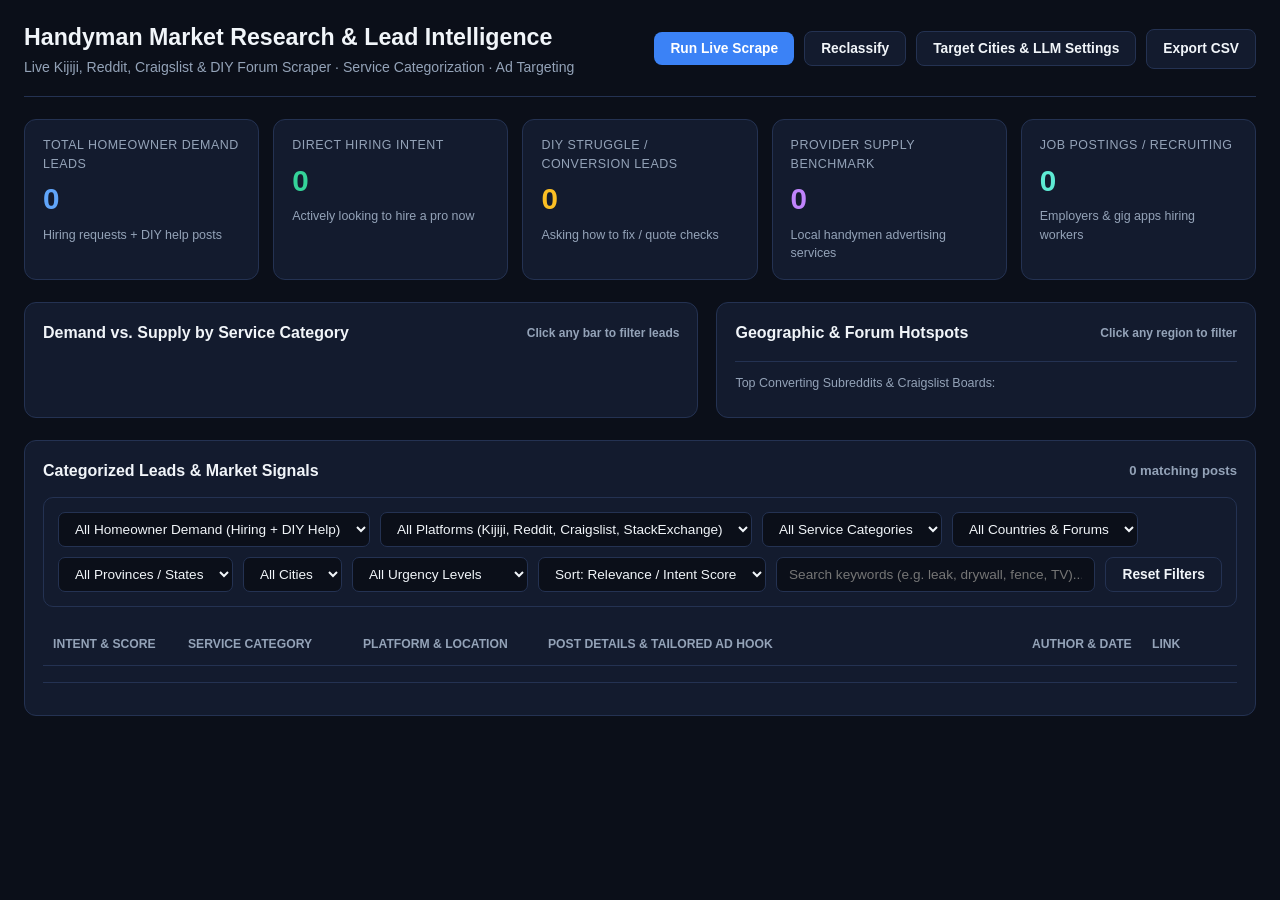
==== static/index.html @ c70896fe "Add Reset Filters button and sorting options" ====
<!DOCTYPE html>
<html lang="en">
<head>
  <meta charset="UTF-8" />
  <meta name="viewport" content="width=device-width, initial-scale=1.0" />
  <title>Handyman Marketplace — Demand & Lead Intelligence</title>
  <link rel="stylesheet" href="/static/styles.css?v=4" />
</head>
<body>
  <div class="container">
    <header>
      <div class="brand">
        <h1>Handyman Market Research & Lead Intelligence</h1>
        <p>Live Kijiji, Reddit, Craigslist & DIY Forum Scraper · Service Categorization · Ad Targeting</p>
      </div>
      <div class="actions">
        <button id="scrape-btn" onclick="triggerScrape()">Run Live Scrape</button>
        <button class="secondary" onclick="triggerReclassify()" title="Re-run classification on stored posts">Reclassify</button>
        <button class="secondary" onclick="openSettingsModal()">Target Cities & LLM Settings</button>
        <a id="export-btn" class="btn secondary" href="/api/export.csv">Export CSV</a>
      </div>
    </header>

    <!-- KPI Cards -->
    <div class="kpi-grid">
      <div class="kpi-card">
        <div class="kpi-label">Total Homeowner Demand Leads</div>
        <div class="kpi-val" id="kpi-total-demand" style="color:#60a5fa">0</div>
        <div class="kpi-sub">Hiring requests + DIY help posts</div>
      </div>
      <div class="kpi-card">
        <div class="kpi-label">Direct Hiring Intent</div>
        <div class="kpi-val" id="kpi-hiring" style="color:#34d399">0</div>
        <div class="kpi-sub">Actively looking to hire a pro now</div>
      </div>
      <div class="kpi-card">
        <div class="kpi-label">DIY Struggle / Conversion Leads</div>
        <div class="kpi-val" id="kpi-diy" style="color:#fbbf24">0</div>
        <div class="kpi-sub">Asking how to fix / quote checks</div>
      </div>
      <div class="kpi-card">
        <div class="kpi-label">Provider Supply Benchmark</div>
        <div class="kpi-val" id="kpi-supply" style="color:#c084fc">0</div>
        <div class="kpi-sub">Local handymen advertising services</div>
      </div>
      <div class="kpi-card">
        <div class="kpi-label">Job Postings / Recruiting</div>
        <div class="kpi-val" id="kpi-jobs" style="color:#5eead4">0</div>
        <div class="kpi-sub">Employers & gig apps hiring workers</div>
      </div>
    </div>

    <!-- Visual Analytics Grid -->
    <div class="grid-2">
      <div class="card">
        <div class="card-title">
          <span>Demand vs. Supply by Service Category</span>
          <span style="font-size:0.75rem;color:var(--muted)">Click any bar to filter leads</span>
        </div>
        <div id="category-chart"></div>
      </div>
      <div class="card">
        <div class="card-title">
          <span>Geographic & Forum Hotspots</span>
          <span style="font-size:0.75rem;color:var(--muted)">Click any region to filter</span>
        </div>
        <div id="region-chart"></div>
        <div style="margin-top:16px;padding-top:12px;border-top:1px solid var(--border)">
          <div style="font-size:0.78rem;color:var(--muted);margin-bottom:6px;">Top Converting Subreddits & Craigslist Boards:</div>
          <div id="top-channels-list"></div>
        </div>
      </div>
    </div>

    <!-- Filter Bar & Leads Table -->
    <div class="card">
      <div class="card-title">
        <span>Categorized Leads & Market Signals</span>
        <span id="results-count" style="font-size:0.82rem;color:var(--muted)">0 matching posts</span>
      </div>

      <div class="filters">
        <select id="filter-intent" onchange="loadPosts()">
          <option value="demand_only">All Homeowner Demand (Hiring + DIY Help)</option>
          <option value="customer_hiring">Direct Hiring Intent Only</option>
          <option value="diy_help_needed">DIY Help / Struggling Homeowners Only</option>
          <option value="service_provider_ad">Service Provider Ads (Supply Recruitment)</option>
          <option value="job_posting">Job Postings / Recruiting (Labor Market)</option>
          <option value="irrelevant">Filtered Out as Irrelevant</option>
          <option value="all">All Posts</option>
        </select>
        <select id="filter-platform" onchange="loadPosts()">
          <option value="all">All Platforms (Kijiji, Reddit, Craigslist, StackExchange)</option>
          <option value="kijiji">Kijiji (Canada)</option>
          <option value="reddit">Reddit</option>
          <option value="craigslist">Craigslist</option>
          <option value="stackexchange">DIY Stack Exchange</option>
        </select>
        <select id="filter-category" onchange="loadPosts()">
          <option value="all">All Service Categories</option>
        </select>
        <select id="filter-country" onchange="onCountryChange()">
          <option value="all">All Countries & Forums</option>
          <option value="Canada">Canada</option>
          <option value="United States">United States</option>
          <option value="National">National / DIY Forums</option>
        </select>
        <select id="filter-province" onchange="onProvinceChange()">
          <option value="all">All Provinces / States</option>
        </select>
        <select id="filter-region" onchange="onCityChange()">
          <option value="all">All Cities</option>
        </select>
        <select id="filter-urgency" onchange="loadPosts()">
          <option value="all">All Urgency Levels</option>
          <option value="high">High Urgency / ASAP</option>
          <option value="medium">Medium Urgency</option>
        </select>
        <select id="filter-sort" onchange="applySortAndRender()">
          <option value="relevance">Sort: Relevance / Intent Score</option>
          <option value="date_desc">Sort: Date (Newest First)</option>
          <option value="date_asc">Sort: Date (Oldest First)</option>
          <option value="urgency">Sort: Urgency (High to Low)</option>
        </select>
        <input type="text" id="filter-search" placeholder="Search keywords (e.g. leak, drywall, fence, TV)..." oninput="debouncedLoadPosts()" />
        <button class="secondary" onclick="resetFilters()">Reset Filters</button>
      </div>

      <div class="table-wrap">
        <table>
          <thead>
            <tr>
              <th style="width:135px;">Intent & Score</th>
              <th style="width:175px;">Service Category</th>
              <th style="width:185px;">Platform & Location</th>
              <th>Post Details & Tailored Ad Hook</th>
              <th style="width:120px;">Author & Date</th>
              <th style="width:95px;">Link</th>
            </tr>
          </thead>
          <tbody id="posts-tbody"></tbody>
        </table>
      </div>
      <div class="pagination-bar" id="pagination-bar"></div>
    </div>
  </div>

  <!-- Settings Modal -->
  <div class="modal-backdrop" id="settings-modal">
    <div class="modal">
      <div class="card-title">
        <span>Configure Target Cities, Subreddits & Hybrid LLM</span>
        <button class="secondary" onclick="closeSettingsModal()">Close</button>
      </div>
      <div class="form-group">
        <label>Active Target Metro Regions (Craigslist + Local City Subreddits)</label>
        <div class="region-toggles" id="settings-regions"></div>
      </div>
      <div class="form-group">
        <label>National DIY & Home Subreddits (comma-separated)</label>
        <input type="text" id="settings-subs" />
      </div>
      <div class="form-group">
        <label>Search Keywords (comma-separated)</label>
        <input type="text" id="settings-keywords" />
      </div>
      <div class="form-group">
        <label>Hybrid Stage-2 LLM Provider (Optional — enriches rule classifications)</label>
        <select id="settings-llm-provider">
          <option value="gemini">Google Gemini (gemini-2.5-flash)</option>
          <option value="openai">OpenAI (gpt-4o-mini)</option>
        </select>
      </div>
      <div class="form-group">
        <label>Gemini API Key (leave blank to keep existing or use free local rules)</label>
        <input type="password" id="settings-gemini-key" placeholder="AIza..." />
      </div>
      <div class="form-group">
        <label>OpenAI API Key (leave blank to keep existing)</label>
        <input type="password" id="settings-openai-key" placeholder="sk-..." />
      </div>
      <div style="display:flex;justify-content:flex-end;gap:10px;margin-top:16px;">
        <button class="secondary" onclick="closeSettingsModal()">Cancel</button>
        <button onclick="saveSettings()">Save Settings</button>
      </div>
    </div>
  </div>

  <script src="/static/app.js?v=6"></script>
</body>
</html>
---- static/styles.css ----
:root {
  --bg: #0b0f19;
  --panel: #131b2e;
  --panel-hover: #19233c;
  --border: #243252;
  --text: #f1f5f9;
  --muted: #94a3b8;
  --primary: #3b82f6;
  --primary-hover: #2563eb;
  --emerald: #10b981;
  --amber: #f59e0b;
  --purple: #8b5cf6;
  --rose: #f43f5e;
}
* { box-sizing: border-box; margin: 0; padding: 0; }
body {
  font-family: -apple-system, BlinkMacSystemFont, "Segoe UI", Roboto, sans-serif;
  background: var(--bg);
  color: var(--text);
  line-height: 1.5;
}
.container { max-width: 1440px; margin: 0 auto; padding: 20px 24px; }
header {
  display: flex; justify-content: space-between; align-items: center;
  flex-wrap: wrap; gap: 14px; padding-bottom: 18px;
  border-bottom: 1px solid var(--border); margin-bottom: 22px;
}
.brand h1 { font-size: 1.45rem; font-weight: 700; display: flex; align-items: center; gap: 10px; }
.brand p { color: var(--muted); font-size: 0.88rem; margin-top: 2px; }
.actions { display: flex; gap: 10px; align-items: center; flex-wrap: wrap; }
button, .btn {
  background: var(--primary); color: #fff; border: none;
  padding: 9px 16px; border-radius: 8px; font-weight: 600;
  font-size: 0.86rem; cursor: pointer; transition: 0.15s;
  text-decoration: none; display: inline-flex; align-items: center; gap: 6px;
}
button:hover, .btn:hover { background: var(--primary-hover); }
button.secondary, .btn.secondary {
  background: var(--panel); border: 1px solid var(--border); color: var(--text);
}
button.secondary:hover, .btn.secondary:hover { background: var(--panel-hover); }
button:disabled { opacity: 0.6; cursor: not-allowed; }
.kpi-grid {
  display: grid; grid-template-columns: repeat(auto-fit, minmax(210px, 1fr));
  gap: 14px; margin-bottom: 22px;
}
.kpi-card {
  background: var(--panel); border: 1px solid var(--border);
  border-radius: 12px; padding: 16px 18px;
}
.kpi-label { color: var(--muted); font-size: 0.78rem; text-transform: uppercase; letter-spacing: 0.04em; }
.kpi-val { font-size: 1.85rem; font-weight: 700; margin: 4px 0; }
.kpi-sub { font-size: 0.78rem; color: var(--muted); }
.grid-2 {
  display: grid; grid-template-columns: 1.25fr 1fr; gap: 18px; margin-bottom: 22px;
}
@media (max-width: 1024px) { .grid-2 { grid-template-columns: 1fr; } }
.card {
  background: var(--panel); border: 1px solid var(--border);
  border-radius: 12px; padding: 18px;
}
.card-title {
  font-size: 1rem; font-weight: 600; margin-bottom: 14px;
  display: flex; justify-content: space-between; align-items: center;
}
.rec-list { display: grid; grid-template-columns: repeat(auto-fit, minmax(280px, 1fr)); gap: 12px; margin-bottom: 22px; }
.rec-card {
  background: linear-gradient(145deg, #152038, #101729);
  border: 1px solid var(--border); border-left: 4px solid var(--primary);
  border-radius: 10px; padding: 14px 16px;
}
.rec-header { display: flex; justify-content: space-between; font-size: 0.74rem; color: var(--muted); margin-bottom: 6px; }
.rec-title { font-weight: 700; font-size: 0.94rem; margin-bottom: 4px; color: #fff; }
.rec-metrics { font-size: 0.8rem; color: var(--emerald); margin-bottom: 6px; font-weight: 600; }
.rec-action { font-size: 0.82rem; color: var(--muted); }
.filters {
  display: flex; flex-wrap: wrap; gap: 10px; margin-bottom: 16px;
  background: var(--panel); padding: 14px; border-radius: 10px; border: 1px solid var(--border);
}
.filters select, .filters input {
  background: var(--bg); color: var(--text); border: 1px solid var(--border);
  padding: 8px 12px; border-radius: 7px; font-size: 0.85rem;
}
.filters input { flex: 1; min-width: 220px; }
.table-wrap { overflow-x: auto; }
table { width: 100%; border-collapse: collapse; font-size: 0.85rem; }
th, td { text-align: left; padding: 12px 10px; border-bottom: 1px solid var(--border); vertical-align: top; }
th { color: var(--muted); font-weight: 600; font-size: 0.76rem; text-transform: uppercase; }
tr:hover td { background: rgba(255,255,255,0.02); }
.badge {
  display: inline-block; padding: 2px 8px; border-radius: 999px;
  font-size: 0.72rem; font-weight: 600; white-space: nowrap;
}
.b-hiring { background: rgba(16, 185, 129, 0.16); color: #34d399; border: 1px solid rgba(16, 185, 129, 0.35); }
.b-diy { background: rgba(245, 158, 11, 0.16); color: #fbbf24; border: 1px solid rgba(245, 158, 11, 0.35); }
.b-supply { background: rgba(139, 92, 246, 0.16); color: #c084fc; border: 1px solid rgba(139, 92, 246, 0.35); }
.b-job { background: rgba(20, 184, 166, 0.16); color: #5eead4; border: 1px solid rgba(20, 184, 166, 0.35); }
.b-reddit { background: rgba(255, 69, 0, 0.16); color: #ff7b47; }
.b-craigslist { background: rgba(59, 130, 246, 0.18); color: #60a5fa; }
.b-kijiji { background: rgba(16, 185, 129, 0.18); color: #34d399; }
.b-stackexchange { background: rgba(245, 158, 11, 0.18); color: #fbbf24; }
.b-high { background: rgba(244, 63, 94, 0.18); color: #fb7185; }
.post-title { font-weight: 600; color: #60a5fa; text-decoration: none; display: block; margin-bottom: 4px; }
.post-title:hover { text-decoration: underline; }
.post-body { color: var(--muted); font-size: 0.8rem; max-width: 540px; }
.ad-hook { margin-top: 6px; font-size: 0.76rem; color: #a7f3d0; background: rgba(16,185,129,0.08); padding: 4px 8px; border-radius: 5px; }
.modal-backdrop {
  position: fixed; inset: 0; background: rgba(0,0,0,0.7);
  display: none; align-items: center; justify-content: center; z-index: 100;
}
.modal-backdrop.open { display: flex; }
.modal {
  background: var(--panel); border: 1px solid var(--border); border-radius: 12px;
  width: 92%; max-width: 680px; max-height: 88vh; overflow-y: auto; padding: 22px;
}
.form-group { margin-bottom: 14px; }
.form-group label { display: block; font-size: 0.82rem; color: var(--muted); margin-bottom: 5px; }
.form-group input, .form-group select, .form-group textarea {
  width: 100%; background: var(--bg); color: var(--text);
  border: 1px solid var(--border); padding: 8px 11px; border-radius: 7px; font-size: 0.85rem;
}
.region-toggles { display: grid; grid-template-columns: repeat(auto-fill, minmax(195px, 1fr)); gap: 8px; }
.region-item {
  background: var(--bg); border: 1px solid var(--border); padding: 8px 10px;
  border-radius: 7px; display: flex; align-items: center; gap: 8px; font-size: 0.82rem;
}
.bar-row { margin-bottom: 10px; }
.bar-label { display: flex; justify-content: space-between; font-size: 0.81rem; margin-bottom: 3px; }
.bar-track { background: var(--bg); height: 10px; border-radius: 6px; overflow: hidden; display: flex; }
.bar-fill-hiring { background: var(--emerald); height: 100%; }
.bar-fill-diy { background: var(--amber); height: 100%; }
.bar-fill-supply { background: var(--purple); height: 100%; }
.pagination-bar {
  display: flex; justify-content: space-between; align-items: center;
  flex-wrap: wrap; gap: 12px; margin-top: 16px; padding-top: 14px;
  border-top: 1px solid var(--border); font-size: 0.84rem; color: var(--muted);
}
.page-controls { display: flex; align-items: center; gap: 6px; flex-wrap: wrap; }
.page-btn {
  background: var(--bg); color: var(--text); border: 1px solid var(--border);
  padding: 6px 12px; border-radius: 6px; font-size: 0.82rem; cursor: pointer;
}
.page-btn:hover:not(:disabled) { background: var(--panel-hover); }
.page-btn.active { background: var(--primary); border-color: var(--primary); color: #fff; }
.page-size-select {
  background: var(--bg); color: var(--text); border: 1px solid var(--border);
  padding: 5px 9px; border-radius: 6px; font-size: 0.82rem;
}
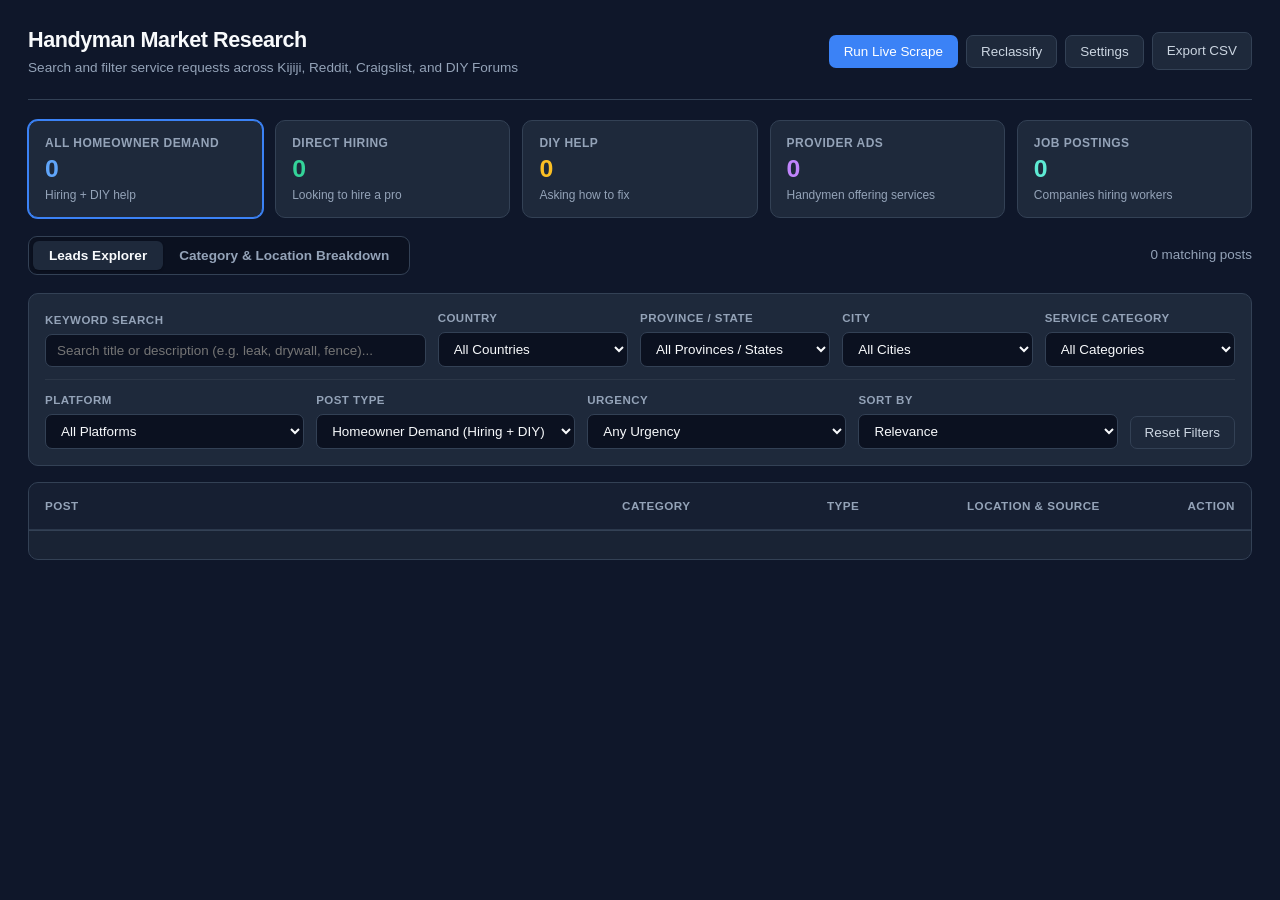
==== commit 62208038: "Redesign UI with tabbed navigation, labeled filters, and decluttered table rows" ====
--- a/static/index.html
+++ b/static/index.html
@@ -3,157 +3,202 @@
 <head>
   <meta charset="UTF-8" />
   <meta name="viewport" content="width=device-width, initial-scale=1.0" />
-  <title>Handyman Marketplace — Demand & Lead Intelligence</title>
-  <link rel="stylesheet" href="/static/styles.css?v=4" />
+  <title>Handyman Market Research & Lead Explorer</title>
+  <link rel="stylesheet" href="/static/styles.css?v=7" />
 </head>
 <body>
   <div class="container">
-    <header>
+    <!-- Top Header -->
+    <header class="topbar">
       <div class="brand">
-        <h1>Handyman Market Research & Lead Intelligence</h1>
-        <p>Live Kijiji, Reddit, Craigslist & DIY Forum Scraper · Service Categorization · Ad Targeting</p>
+        <h1>Handyman Market Research</h1>
+        <p>Search and filter service requests across Kijiji, Reddit, Craigslist, and DIY Forums</p>
       </div>
       <div class="actions">
         <button id="scrape-btn" onclick="triggerScrape()">Run Live Scrape</button>
-        <button class="secondary" onclick="triggerReclassify()" title="Re-run classification on stored posts">Reclassify</button>
-        <button class="secondary" onclick="openSettingsModal()">Target Cities & LLM Settings</button>
+        <button class="secondary" onclick="triggerReclassify()">Reclassify</button>
+        <button class="secondary" onclick="openSettingsModal()">Settings</button>
         <a id="export-btn" class="btn secondary" href="/api/export.csv">Export CSV</a>
       </div>
     </header>
 
-    <!-- KPI Cards -->
-    <div class="kpi-grid">
-      <div class="kpi-card">
-        <div class="kpi-label">Total Homeowner Demand Leads</div>
+    <!-- Clickable KPI Strip (Acts as Quick Intent Filters) -->
+    <div class="kpi-strip">
+      <div class="kpi-card active" id="kpi-card-demand_only" onclick="quickSelectIntent('demand_only')">
+        <div class="kpi-label">All Homeowner Demand</div>
         <div class="kpi-val" id="kpi-total-demand" style="color:#60a5fa">0</div>
-        <div class="kpi-sub">Hiring requests + DIY help posts</div>
-      </div>
-      <div class="kpi-card">
-        <div class="kpi-label">Direct Hiring Intent</div>
+        <div class="kpi-sub">Hiring + DIY help</div>
+      </div>
+      <div class="kpi-card" id="kpi-card-customer_hiring" onclick="quickSelectIntent('customer_hiring')">
+        <div class="kpi-label">Direct Hiring</div>
         <div class="kpi-val" id="kpi-hiring" style="color:#34d399">0</div>
-        <div class="kpi-sub">Actively looking to hire a pro now</div>
-      </div>
-      <div class="kpi-card">
-        <div class="kpi-label">DIY Struggle / Conversion Leads</div>
+        <div class="kpi-sub">Looking to hire a pro</div>
+      </div>
+      <div class="kpi-card" id="kpi-card-diy_help_needed" onclick="quickSelectIntent('diy_help_needed')">
+        <div class="kpi-label">DIY Help</div>
         <div class="kpi-val" id="kpi-diy" style="color:#fbbf24">0</div>
-        <div class="kpi-sub">Asking how to fix / quote checks</div>
-      </div>
-      <div class="kpi-card">
-        <div class="kpi-label">Provider Supply Benchmark</div>
+        <div class="kpi-sub">Asking how to fix</div>
+      </div>
+      <div class="kpi-card" id="kpi-card-service_provider_ad" onclick="quickSelectIntent('service_provider_ad')">
+        <div class="kpi-label">Provider Ads</div>
         <div class="kpi-val" id="kpi-supply" style="color:#c084fc">0</div>
-        <div class="kpi-sub">Local handymen advertising services</div>
-      </div>
-      <div class="kpi-card">
-        <div class="kpi-label">Job Postings / Recruiting</div>
+        <div class="kpi-sub">Handymen offering services</div>
+      </div>
+      <div class="kpi-card" id="kpi-card-job_posting" onclick="quickSelectIntent('job_posting')">
+        <div class="kpi-label">Job Postings</div>
         <div class="kpi-val" id="kpi-jobs" style="color:#5eead4">0</div>
-        <div class="kpi-sub">Employers & gig apps hiring workers</div>
-      </div>
-    </div>
-
-    <!-- Visual Analytics Grid -->
-    <div class="grid-2">
+        <div class="kpi-sub">Companies hiring workers</div>
+      </div>
+    </div>
+
+    <!-- View Switcher Tabs -->
+    <div class="nav-row">
+      <div class="tabs">
+        <button class="tab-btn active" id="tab-leads" onclick="switchTab('leads')">Leads Explorer</button>
+        <button class="tab-btn" id="tab-analytics" onclick="switchTab('analytics')">Category & Location Breakdown</button>
+      </div>
+      <div id="results-count" style="font-size:0.84rem;color:var(--muted);font-weight:500;">0 matching posts</div>
+    </div>
+
+    <!-- VIEW 1: Leads Explorer (Default) -->
+    <div id="view-leads">
+      <!-- Labeled Filter Panel -->
+      <div class="filter-panel">
+        <div class="filter-grid">
+          <div class="field">
+            <label for="filter-search">Keyword Search</label>
+            <input type="text" id="filter-search" placeholder="Search title or description (e.g. leak, drywall, fence)..." oninput="debouncedLoadPosts()" />
+          </div>
+          <div class="field">
+            <label for="filter-country">Country</label>
+            <select id="filter-country" onchange="onCountryChange()">
+              <option value="all">All Countries</option>
+              <option value="Canada">Canada</option>
+              <option value="United States">United States</option>
+              <option value="National">Online / National Forums</option>
+            </select>
+          </div>
+          <div class="field">
+            <label for="filter-province">Province / State</label>
+            <select id="filter-province" onchange="onProvinceChange()">
+              <option value="all">All Provinces / States</option>
+            </select>
+          </div>
+          <div class="field">
+            <label for="filter-region">City</label>
+            <select id="filter-region" onchange="onCityChange()">
+              <option value="all">All Cities</option>
+            </select>
+          </div>
+          <div class="field">
+            <label for="filter-category">Service Category</label>
+            <select id="filter-category" onchange="loadPosts()">
+              <option value="all">All Categories</option>
+            </select>
+          </div>
+        </div>
+
+        <div class="filter-grid-secondary">
+          <div class="field">
+            <label for="filter-platform">Platform</label>
+            <select id="filter-platform" onchange="loadPosts()">
+              <option value="all">All Platforms</option>
+              <option value="kijiji">Kijiji (Canada)</option>
+              <option value="reddit">Reddit</option>
+              <option value="craigslist">Craigslist</option>
+              <option value="stackexchange">DIY Stack Exchange</option>
+            </select>
+          </div>
+          <div class="field">
+            <label for="filter-intent">Post Type</label>
+            <select id="filter-intent" onchange="onIntentDropdownChange()">
+              <option value="demand_only">Homeowner Demand (Hiring + DIY)</option>
+              <option value="customer_hiring">Direct Hiring Only</option>
+              <option value="diy_help_needed">DIY Help Only</option>
+              <option value="service_provider_ad">Provider Ads</option>
+              <option value="job_posting">Job Postings</option>
+              <option value="all">All Posts</option>
+            </select>
+          </div>
+          <div class="field">
+            <label for="filter-urgency">Urgency</label>
+            <select id="filter-urgency" onchange="loadPosts()">
+              <option value="all">Any Urgency</option>
+              <option value="high">High / Urgent</option>
+              <option value="medium">Normal</option>
+            </select>
+          </div>
+          <div class="field">
+            <label for="filter-sort">Sort By</label>
+            <select id="filter-sort" onchange="applySortAndRender()">
+              <option value="relevance">Relevance</option>
+              <option value="date_desc">Newest First</option>
+              <option value="date_asc">Oldest First</option>
+              <option value="urgency">Urgency</option>
+            </select>
+          </div>
+          <div>
+            <button class="secondary" onclick="resetFilters()">Reset Filters</button>
+          </div>
+        </div>
+      </div>
+
+      <!-- Clean Leads Table -->
       <div class="card">
-        <div class="card-title">
-          <span>Demand vs. Supply by Service Category</span>
-          <span style="font-size:0.75rem;color:var(--muted)">Click any bar to filter leads</span>
-        </div>
-        <div id="category-chart"></div>
-      </div>
-      <div class="card">
-        <div class="card-title">
-          <span>Geographic & Forum Hotspots</span>
-          <span style="font-size:0.75rem;color:var(--muted)">Click any region to filter</span>
-        </div>
-        <div id="region-chart"></div>
-        <div style="margin-top:16px;padding-top:12px;border-top:1px solid var(--border)">
-          <div style="font-size:0.78rem;color:var(--muted);margin-bottom:6px;">Top Converting Subreddits & Craigslist Boards:</div>
-          <div id="top-channels-list"></div>
-        </div>
-      </div>
-    </div>
-
-    <!-- Filter Bar & Leads Table -->
-    <div class="card">
-      <div class="card-title">
-        <span>Categorized Leads & Market Signals</span>
-        <span id="results-count" style="font-size:0.82rem;color:var(--muted)">0 matching posts</span>
-      </div>
-
-      <div class="filters">
-        <select id="filter-intent" onchange="loadPosts()">
-          <option value="demand_only">All Homeowner Demand (Hiring + DIY Help)</option>
-          <option value="customer_hiring">Direct Hiring Intent Only</option>
-          <option value="diy_help_needed">DIY Help / Struggling Homeowners Only</option>
-          <option value="service_provider_ad">Service Provider Ads (Supply Recruitment)</option>
-          <option value="job_posting">Job Postings / Recruiting (Labor Market)</option>
-          <option value="irrelevant">Filtered Out as Irrelevant</option>
-          <option value="all">All Posts</option>
-        </select>
-        <select id="filter-platform" onchange="loadPosts()">
-          <option value="all">All Platforms (Kijiji, Reddit, Craigslist, StackExchange)</option>
-          <option value="kijiji">Kijiji (Canada)</option>
-          <option value="reddit">Reddit</option>
-          <option value="craigslist">Craigslist</option>
-          <option value="stackexchange">DIY Stack Exchange</option>
-        </select>
-        <select id="filter-category" onchange="loadPosts()">
-          <option value="all">All Service Categories</option>
-        </select>
-        <select id="filter-country" onchange="onCountryChange()">
-          <option value="all">All Countries & Forums</option>
-          <option value="Canada">Canada</option>
-          <option value="United States">United States</option>
-          <option value="National">National / DIY Forums</option>
-        </select>
-        <select id="filter-province" onchange="onProvinceChange()">
-          <option value="all">All Provinces / States</option>
-        </select>
-        <select id="filter-region" onchange="onCityChange()">
-          <option value="all">All Cities</option>
-        </select>
-        <select id="filter-urgency" onchange="loadPosts()">
-          <option value="all">All Urgency Levels</option>
-          <option value="high">High Urgency / ASAP</option>
-          <option value="medium">Medium Urgency</option>
-        </select>
-        <select id="filter-sort" onchange="applySortAndRender()">
-          <option value="relevance">Sort: Relevance / Intent Score</option>
-          <option value="date_desc">Sort: Date (Newest First)</option>
-          <option value="date_asc">Sort: Date (Oldest First)</option>
-          <option value="urgency">Sort: Urgency (High to Low)</option>
-        </select>
-        <input type="text" id="filter-search" placeholder="Search keywords (e.g. leak, drywall, fence, TV)..." oninput="debouncedLoadPosts()" />
-        <button class="secondary" onclick="resetFilters()">Reset Filters</button>
-      </div>
-
-      <div class="table-wrap">
-        <table>
-          <thead>
-            <tr>
-              <th style="width:135px;">Intent & Score</th>
-              <th style="width:175px;">Service Category</th>
-              <th style="width:185px;">Platform & Location</th>
-              <th>Post Details & Tailored Ad Hook</th>
-              <th style="width:120px;">Author & Date</th>
-              <th style="width:95px;">Link</th>
-            </tr>
-          </thead>
-          <tbody id="posts-tbody"></tbody>
-        </table>
-      </div>
-      <div class="pagination-bar" id="pagination-bar"></div>
+        <div class="table-wrap">
+          <table>
+            <thead>
+              <tr>
+                <th>Post</th>
+                <th style="width:205px;">Category</th>
+                <th style="width:140px;">Type</th>
+                <th style="width:210px;">Location & Source</th>
+                <th style="width:90px;text-align:right;">Action</th>
+              </tr>
+            </thead>
+            <tbody id="posts-tbody"></tbody>
+          </table>
+        </div>
+        <div class="pagination-bar" id="pagination-bar"></div>
+      </div>
+    </div>
+
+    <!-- VIEW 2: Category & Location Analytics Breakdown -->
+    <div id="view-analytics" class="hidden">
+      <div class="grid-2">
+        <div class="card">
+          <div class="card-header">
+            <h2>Demand vs. Supply by Service Category</h2>
+            <span style="font-size:0.76rem;color:var(--muted)">Click any row to filter posts</span>
+          </div>
+          <div class="card-body" id="category-chart"></div>
+        </div>
+        <div class="card">
+          <div class="card-header">
+            <h2>Geographic & Forum Breakdown</h2>
+            <span style="font-size:0.76rem;color:var(--muted)">Click any location to filter posts</span>
+          </div>
+          <div class="card-body">
+            <div id="region-chart"></div>
+            <div style="margin-top:18px;padding-top:14px;border-top:1px solid var(--border)">
+              <div style="font-size:0.76rem;color:var(--muted);margin-bottom:8px;font-weight:600;text-transform:uppercase;">Top Sources</div>
+              <div id="top-channels-list"></div>
+            </div>
+          </div>
+        </div>
+      </div>
     </div>
   </div>
 
   <!-- Settings Modal -->
   <div class="modal-backdrop" id="settings-modal">
     <div class="modal">
-      <div class="card-title">
-        <span>Configure Target Cities, Subreddits & Hybrid LLM</span>
+      <div class="card-header" style="padding:0 0 14px 0;margin-bottom:16px;">
+        <h2>Target Cities, Subreddits & LLM Settings</h2>
         <button class="secondary" onclick="closeSettingsModal()">Close</button>
       </div>
       <div class="form-group">
-        <label>Active Target Metro Regions (Craigslist + Local City Subreddits)</label>
+        <label>Active Target Metro Regions</label>
         <div class="region-toggles" id="settings-regions"></div>
       </div>
       <div class="form-group">
@@ -165,18 +210,18 @@
         <input type="text" id="settings-keywords" />
       </div>
       <div class="form-group">
-        <label>Hybrid Stage-2 LLM Provider (Optional — enriches rule classifications)</label>
+        <label>Optional LLM Provider</label>
         <select id="settings-llm-provider">
           <option value="gemini">Google Gemini (gemini-2.5-flash)</option>
           <option value="openai">OpenAI (gpt-4o-mini)</option>
         </select>
       </div>
       <div class="form-group">
-        <label>Gemini API Key (leave blank to keep existing or use free local rules)</label>
+        <label>Gemini API Key (optional)</label>
         <input type="password" id="settings-gemini-key" placeholder="AIza..." />
       </div>
       <div class="form-group">
-        <label>OpenAI API Key (leave blank to keep existing)</label>
+        <label>OpenAI API Key (optional)</label>
         <input type="password" id="settings-openai-key" placeholder="sk-..." />
       </div>
       <div style="display:flex;justify-content:flex-end;gap:10px;margin-top:16px;">
@@ -186,6 +231,6 @@
     </div>
   </div>
 
-  <script src="/static/app.js?v=6"></script>
+  <script src="/static/app.js?v=7"></script>
 </body>
 </html>
--- a/static/styles.css
+++ b/static/styles.css
@@ -1,148 +1,429 @@
 :root {
-  --bg: #0b0f19;
-  --panel: #131b2e;
-  --panel-hover: #19233c;
-  --border: #243252;
-  --text: #f1f5f9;
+  --bg: #0f172a;
+  --surface: #1e293b;
+  --surface-hover: #26354d;
+  --surface-subtle: #0b1120;
+  --border: #334155;
+  --text: #f8fafc;
+  --text-secondary: #cbd5e1;
   --muted: #94a3b8;
   --primary: #3b82f6;
   --primary-hover: #2563eb;
   --emerald: #10b981;
   --amber: #f59e0b;
-  --purple: #8b5cf6;
+  --purple: #a855f7;
   --rose: #f43f5e;
 }
+
 * { box-sizing: border-box; margin: 0; padding: 0; }
+
 body {
-  font-family: -apple-system, BlinkMacSystemFont, "Segoe UI", Roboto, sans-serif;
+  font-family: Inter, -apple-system, BlinkMacSystemFont, "Segoe UI", Roboto, sans-serif;
   background: var(--bg);
   color: var(--text);
   line-height: 1.5;
-}
-.container { max-width: 1440px; margin: 0 auto; padding: 20px 24px; }
-header {
-  display: flex; justify-content: space-between; align-items: center;
-  flex-wrap: wrap; gap: 14px; padding-bottom: 18px;
-  border-bottom: 1px solid var(--border); margin-bottom: 22px;
-}
-.brand h1 { font-size: 1.45rem; font-weight: 700; display: flex; align-items: center; gap: 10px; }
-.brand p { color: var(--muted); font-size: 0.88rem; margin-top: 2px; }
-.actions { display: flex; gap: 10px; align-items: center; flex-wrap: wrap; }
+  -webkit-font-smoothing: antialiased;
+}
+
+.container {
+  max-width: 1360px;
+  margin: 0 auto;
+  padding: 24px 28px 48px;
+}
+
+/* Topbar */
+.topbar {
+  display: flex;
+  justify-content: space-between;
+  align-items: center;
+  flex-wrap: wrap;
+  gap: 16px;
+  padding-bottom: 20px;
+  border-bottom: 1px solid var(--border);
+  margin-bottom: 20px;
+}
+.brand h1 {
+  font-size: 1.35rem;
+  font-weight: 700;
+  letter-spacing: -0.02em;
+}
+.brand p {
+  color: var(--muted);
+  font-size: 0.85rem;
+  margin-top: 2px;
+}
+.actions {
+  display: flex;
+  gap: 8px;
+  align-items: center;
+  flex-wrap: wrap;
+}
+
+/* Buttons */
 button, .btn {
-  background: var(--primary); color: #fff; border: none;
-  padding: 9px 16px; border-radius: 8px; font-weight: 600;
-  font-size: 0.86rem; cursor: pointer; transition: 0.15s;
-  text-decoration: none; display: inline-flex; align-items: center; gap: 6px;
+  background: var(--primary);
+  color: #fff;
+  border: 1px solid transparent;
+  padding: 8px 14px;
+  border-radius: 7px;
+  font-weight: 500;
+  font-size: 0.84rem;
+  cursor: pointer;
+  transition: all 0.15s ease;
+  text-decoration: none;
+  display: inline-flex;
+  align-items: center;
+  justify-content: center;
+  gap: 6px;
 }
 button:hover, .btn:hover { background: var(--primary-hover); }
 button.secondary, .btn.secondary {
-  background: var(--panel); border: 1px solid var(--border); color: var(--text);
-}
-button.secondary:hover, .btn.secondary:hover { background: var(--panel-hover); }
-button:disabled { opacity: 0.6; cursor: not-allowed; }
-.kpi-grid {
-  display: grid; grid-template-columns: repeat(auto-fit, minmax(210px, 1fr));
-  gap: 14px; margin-bottom: 22px;
+  background: var(--surface);
+  border-color: var(--border);
+  color: var(--text-secondary);
+}
+button.secondary:hover, .btn.secondary:hover {
+  background: var(--surface-hover);
+  color: #fff;
+}
+button:disabled { opacity: 0.55; cursor: not-allowed; }
+
+/* Navigation Tabs & KPI Strip */
+.nav-row {
+  display: flex;
+  justify-content: space-between;
+  align-items: center;
+  flex-wrap: wrap;
+  gap: 16px;
+  margin-bottom: 18px;
+}
+.tabs {
+  display: inline-flex;
+  background: var(--surface-subtle);
+  padding: 4px;
+  border-radius: 9px;
+  border: 1px solid var(--border);
+}
+.tab-btn {
+  background: transparent;
+  color: var(--muted);
+  border: none;
+  padding: 7px 16px;
+  border-radius: 6px;
+  font-size: 0.85rem;
+  font-weight: 600;
+}
+.tab-btn:hover { color: var(--text); background: transparent; }
+.tab-btn.active {
+  background: var(--surface);
+  color: var(--text);
+  box-shadow: 0 1px 2px rgba(0,0,0,0.25);
+}
+
+/* Clickable KPI Filter Strip */
+.kpi-strip {
+  display: grid;
+  grid-template-columns: repeat(5, 1fr);
+  gap: 12px;
+  margin-bottom: 18px;
+}
+@media (max-width: 960px) {
+  .kpi-strip { grid-template-columns: repeat(2, 1fr); }
 }
 .kpi-card {
-  background: var(--panel); border: 1px solid var(--border);
-  border-radius: 12px; padding: 16px 18px;
-}
-.kpi-label { color: var(--muted); font-size: 0.78rem; text-transform: uppercase; letter-spacing: 0.04em; }
-.kpi-val { font-size: 1.85rem; font-weight: 700; margin: 4px 0; }
-.kpi-sub { font-size: 0.78rem; color: var(--muted); }
+  background: var(--surface);
+  border: 1px solid var(--border);
+  border-radius: 10px;
+  padding: 13px 16px;
+  cursor: pointer;
+  transition: all 0.15s ease;
+}
+.kpi-card:hover {
+  border-color: #475569;
+  background: var(--surface-hover);
+}
+.kpi-card.active {
+  border-color: var(--primary);
+  box-shadow: 0 0 0 1px var(--primary);
+}
+.kpi-label {
+  color: var(--muted);
+  font-size: 0.75rem;
+  font-weight: 600;
+  text-transform: uppercase;
+  letter-spacing: 0.04em;
+}
+.kpi-val {
+  font-size: 1.55rem;
+  font-weight: 700;
+  margin-top: 2px;
+  line-height: 1.2;
+}
+.kpi-sub {
+  font-size: 0.75rem;
+  color: var(--muted);
+  margin-top: 2px;
+}
+
+/* Filter Toolbar */
+.filter-panel {
+  background: var(--surface);
+  border: 1px solid var(--border);
+  border-radius: 10px;
+  padding: 16px;
+  margin-bottom: 16px;
+}
+.filter-grid {
+  display: grid;
+  grid-template-columns: 2fr repeat(4, 1fr);
+  gap: 12px;
+  align-items: end;
+}
+.filter-grid-secondary {
+  display: grid;
+  grid-template-columns: repeat(4, 1fr) auto;
+  gap: 12px;
+  align-items: end;
+  margin-top: 12px;
+  padding-top: 12px;
+  border-top: 1px solid rgba(255,255,255,0.06);
+}
+@media (max-width: 1024px) {
+  .filter-grid, .filter-grid-secondary {
+    grid-template-columns: 1fr 1fr;
+  }
+}
+.field {
+  display: flex;
+  flex-direction: column;
+  gap: 5px;
+}
+.field label {
+  font-size: 0.72rem;
+  font-weight: 600;
+  text-transform: uppercase;
+  letter-spacing: 0.04em;
+  color: var(--muted);
+}
+.field select, .field input {
+  width: 100%;
+  background: var(--surface-subtle);
+  color: var(--text);
+  border: 1px solid var(--border);
+  padding: 8px 11px;
+  border-radius: 7px;
+  font-size: 0.84rem;
+  outline: none;
+}
+.field select:focus, .field input:focus {
+  border-color: var(--primary);
+}
+
+/* Main Panel / Table */
+.card {
+  background: var(--surface);
+  border: 1px solid var(--border);
+  border-radius: 10px;
+  overflow: hidden;
+}
+.card-header {
+  padding: 14px 18px;
+  border-bottom: 1px solid var(--border);
+  display: flex;
+  justify-content: space-between;
+  align-items: center;
+}
+.card-header h2 {
+  font-size: 0.95rem;
+  font-weight: 600;
+}
+
+.table-wrap { overflow-x: auto; }
+table {
+  width: 100%;
+  border-collapse: collapse;
+  font-size: 0.86rem;
+}
+th, td {
+  text-align: left;
+  padding: 14px 16px;
+  border-bottom: 1px solid rgba(51, 65, 85, 0.65);
+  vertical-align: top;
+}
+th {
+  background: rgba(15, 23, 42, 0.5);
+  color: var(--muted);
+  font-weight: 600;
+  font-size: 0.73rem;
+  text-transform: uppercase;
+  letter-spacing: 0.04em;
+}
+tr:last-child td { border-bottom: none; }
+tbody tr:hover td { background: rgba(255, 255, 255, 0.02); }
+
+.post-title {
+  font-weight: 600;
+  font-size: 0.92rem;
+  color: #f8fafc;
+  text-decoration: none;
+  display: inline-block;
+  margin-bottom: 4px;
+  line-height: 1.35;
+}
+.post-title:hover { color: #60a5fa; }
+.post-body {
+  color: var(--muted);
+  font-size: 0.81rem;
+  line-height: 1.45;
+  display: -webkit-box;
+  -webkit-line-clamp: 2;
+  -webkit-box-orient: vertical;
+  overflow: hidden;
+}
+
+/* Badges */
+.badge {
+  display: inline-flex;
+  align-items: center;
+  padding: 3px 9px;
+  border-radius: 6px;
+  font-size: 0.73rem;
+  font-weight: 600;
+  white-space: nowrap;
+}
+.b-hiring { background: rgba(16, 185, 129, 0.14); color: #34d399; }
+.b-diy { background: rgba(245, 158, 11, 0.14); color: #fbbf24; }
+.b-supply { background: rgba(168, 85, 247, 0.14); color: #c084fc; }
+.b-job { background: rgba(20, 184, 166, 0.14); color: #5eead4; }
+.b-reddit { background: rgba(255, 69, 0, 0.14); color: #ff8b60; }
+.b-craigslist { background: rgba(59, 130, 246, 0.14); color: #60a5fa; }
+.b-kijiji { background: rgba(16, 185, 129, 0.14); color: #34d399; }
+.b-stackexchange { background: rgba(245, 158, 11, 0.14); color: #fbbf24; }
+.b-high { background: rgba(244, 63, 94, 0.16); color: #fb7185; }
+.b-cat {
+  background: var(--surface-subtle);
+  border: 1px solid var(--border);
+  color: var(--text-secondary);
+}
+
+/* Pagination */
+.pagination-bar {
+  display: flex;
+  justify-content: space-between;
+  align-items: center;
+  flex-wrap: wrap;
+  gap: 12px;
+  padding: 14px 18px;
+  border-top: 1px solid var(--border);
+  background: rgba(15, 23, 42, 0.35);
+  font-size: 0.83rem;
+  color: var(--muted);
+}
+.page-controls { display: flex; align-items: center; gap: 6px; flex-wrap: wrap; }
+.page-btn {
+  background: var(--surface-subtle);
+  color: var(--text-secondary);
+  border: 1px solid var(--border);
+  padding: 5px 11px;
+  border-radius: 6px;
+  font-size: 0.81rem;
+  cursor: pointer;
+}
+.page-btn:hover:not(:disabled) { background: var(--surface-hover); color: #fff; }
+.page-btn.active { background: var(--primary); border-color: var(--primary); color: #fff; }
+.page-size-select {
+  background: var(--surface-subtle);
+  color: var(--text);
+  border: 1px solid var(--border);
+  padding: 4px 8px;
+  border-radius: 6px;
+  font-size: 0.81rem;
+}
+
+/* Analytics View */
 .grid-2 {
-  display: grid; grid-template-columns: 1.25fr 1fr; gap: 18px; margin-bottom: 22px;
+  display: grid;
+  grid-template-columns: 1fr 1fr;
+  gap: 18px;
 }
 @media (max-width: 1024px) { .grid-2 { grid-template-columns: 1fr; } }
-.card {
-  background: var(--panel); border: 1px solid var(--border);
-  border-radius: 12px; padding: 18px;
-}
-.card-title {
-  font-size: 1rem; font-weight: 600; margin-bottom: 14px;
-  display: flex; justify-content: space-between; align-items: center;
-}
-.rec-list { display: grid; grid-template-columns: repeat(auto-fit, minmax(280px, 1fr)); gap: 12px; margin-bottom: 22px; }
-.rec-card {
-  background: linear-gradient(145deg, #152038, #101729);
-  border: 1px solid var(--border); border-left: 4px solid var(--primary);
-  border-radius: 10px; padding: 14px 16px;
-}
-.rec-header { display: flex; justify-content: space-between; font-size: 0.74rem; color: var(--muted); margin-bottom: 6px; }
-.rec-title { font-weight: 700; font-size: 0.94rem; margin-bottom: 4px; color: #fff; }
-.rec-metrics { font-size: 0.8rem; color: var(--emerald); margin-bottom: 6px; font-weight: 600; }
-.rec-action { font-size: 0.82rem; color: var(--muted); }
-.filters {
-  display: flex; flex-wrap: wrap; gap: 10px; margin-bottom: 16px;
-  background: var(--panel); padding: 14px; border-radius: 10px; border: 1px solid var(--border);
-}
-.filters select, .filters input {
-  background: var(--bg); color: var(--text); border: 1px solid var(--border);
-  padding: 8px 12px; border-radius: 7px; font-size: 0.85rem;
-}
-.filters input { flex: 1; min-width: 220px; }
-.table-wrap { overflow-x: auto; }
-table { width: 100%; border-collapse: collapse; font-size: 0.85rem; }
-th, td { text-align: left; padding: 12px 10px; border-bottom: 1px solid var(--border); vertical-align: top; }
-th { color: var(--muted); font-weight: 600; font-size: 0.76rem; text-transform: uppercase; }
-tr:hover td { background: rgba(255,255,255,0.02); }
-.badge {
-  display: inline-block; padding: 2px 8px; border-radius: 999px;
-  font-size: 0.72rem; font-weight: 600; white-space: nowrap;
-}
-.b-hiring { background: rgba(16, 185, 129, 0.16); color: #34d399; border: 1px solid rgba(16, 185, 129, 0.35); }
-.b-diy { background: rgba(245, 158, 11, 0.16); color: #fbbf24; border: 1px solid rgba(245, 158, 11, 0.35); }
-.b-supply { background: rgba(139, 92, 246, 0.16); color: #c084fc; border: 1px solid rgba(139, 92, 246, 0.35); }
-.b-job { background: rgba(20, 184, 166, 0.16); color: #5eead4; border: 1px solid rgba(20, 184, 166, 0.35); }
-.b-reddit { background: rgba(255, 69, 0, 0.16); color: #ff7b47; }
-.b-craigslist { background: rgba(59, 130, 246, 0.18); color: #60a5fa; }
-.b-kijiji { background: rgba(16, 185, 129, 0.18); color: #34d399; }
-.b-stackexchange { background: rgba(245, 158, 11, 0.18); color: #fbbf24; }
-.b-high { background: rgba(244, 63, 94, 0.18); color: #fb7185; }
-.post-title { font-weight: 600; color: #60a5fa; text-decoration: none; display: block; margin-bottom: 4px; }
-.post-title:hover { text-decoration: underline; }
-.post-body { color: var(--muted); font-size: 0.8rem; max-width: 540px; }
-.ad-hook { margin-top: 6px; font-size: 0.76rem; color: #a7f3d0; background: rgba(16,185,129,0.08); padding: 4px 8px; border-radius: 5px; }
-.modal-backdrop {
-  position: fixed; inset: 0; background: rgba(0,0,0,0.7);
-  display: none; align-items: center; justify-content: center; z-index: 100;
-}
-.modal-backdrop.open { display: flex; }
-.modal {
-  background: var(--panel); border: 1px solid var(--border); border-radius: 12px;
-  width: 92%; max-width: 680px; max-height: 88vh; overflow-y: auto; padding: 22px;
-}
-.form-group { margin-bottom: 14px; }
-.form-group label { display: block; font-size: 0.82rem; color: var(--muted); margin-bottom: 5px; }
-.form-group input, .form-group select, .form-group textarea {
-  width: 100%; background: var(--bg); color: var(--text);
-  border: 1px solid var(--border); padding: 8px 11px; border-radius: 7px; font-size: 0.85rem;
-}
-.region-toggles { display: grid; grid-template-columns: repeat(auto-fill, minmax(195px, 1fr)); gap: 8px; }
-.region-item {
-  background: var(--bg); border: 1px solid var(--border); padding: 8px 10px;
-  border-radius: 7px; display: flex; align-items: center; gap: 8px; font-size: 0.82rem;
-}
-.bar-row { margin-bottom: 10px; }
-.bar-label { display: flex; justify-content: space-between; font-size: 0.81rem; margin-bottom: 3px; }
-.bar-track { background: var(--bg); height: 10px; border-radius: 6px; overflow: hidden; display: flex; }
+.card-body { padding: 18px; }
+.bar-row {
+  padding: 8px 10px;
+  border-radius: 7px;
+  margin-bottom: 6px;
+  transition: background 0.12s;
+}
+.bar-row:hover { background: var(--surface-hover); }
+.bar-label {
+  display: flex;
+  justify-content: space-between;
+  font-size: 0.82rem;
+  margin-bottom: 5px;
+}
+.bar-track {
+  background: var(--surface-subtle);
+  height: 8px;
+  border-radius: 999px;
+  overflow: hidden;
+  display: flex;
+}
 .bar-fill-hiring { background: var(--emerald); height: 100%; }
 .bar-fill-diy { background: var(--amber); height: 100%; }
 .bar-fill-supply { background: var(--purple); height: 100%; }
-.pagination-bar {
-  display: flex; justify-content: space-between; align-items: center;
-  flex-wrap: wrap; gap: 12px; margin-top: 16px; padding-top: 14px;
-  border-top: 1px solid var(--border); font-size: 0.84rem; color: var(--muted);
-}
-.page-controls { display: flex; align-items: center; gap: 6px; flex-wrap: wrap; }
-.page-btn {
-  background: var(--bg); color: var(--text); border: 1px solid var(--border);
-  padding: 6px 12px; border-radius: 6px; font-size: 0.82rem; cursor: pointer;
-}
-.page-btn:hover:not(:disabled) { background: var(--panel-hover); }
-.page-btn.active { background: var(--primary); border-color: var(--primary); color: #fff; }
-.page-size-select {
-  background: var(--bg); color: var(--text); border: 1px solid var(--border);
-  padding: 5px 9px; border-radius: 6px; font-size: 0.82rem;
-}
+
+.hidden { display: none !important; }
+
+/* Settings Modal */
+.modal-backdrop {
+  position: fixed;
+  inset: 0;
+  background: rgba(0, 0, 0, 0.72);
+  display: none;
+  align-items: center;
+  justify-content: center;
+  z-index: 100;
+}
+.modal-backdrop.open { display: flex; }
+.modal {
+  background: var(--surface);
+  border: 1px solid var(--border);
+  border-radius: 12px;
+  width: 92%;
+  max-width: 680px;
+  max-height: 88vh;
+  overflow-y: auto;
+  padding: 22px;
+}
+.form-group { margin-bottom: 14px; }
+.form-group label {
+  display: block;
+  font-size: 0.8rem;
+  font-weight: 500;
+  color: var(--text-secondary);
+  margin-bottom: 5px;
+}
+.form-group input, .form-group select {
+  width: 100%;
+  background: var(--surface-subtle);
+  color: var(--text);
+  border: 1px solid var(--border);
+  padding: 8px 11px;
+  border-radius: 7px;
+  font-size: 0.85rem;
+}
+.region-toggles {
+  display: grid;
+  grid-template-columns: repeat(auto-fill, minmax(195px, 1fr));
+  gap: 8px;
+}
+.region-item {
+  background: var(--surface-subtle);
+  border: 1px solid var(--border);
+  padding: 8px 10px;
+  border-radius: 7px;
+  display: flex;
+  align-items: center;
+  gap: 8px;
+  font-size: 0.82rem;
+}
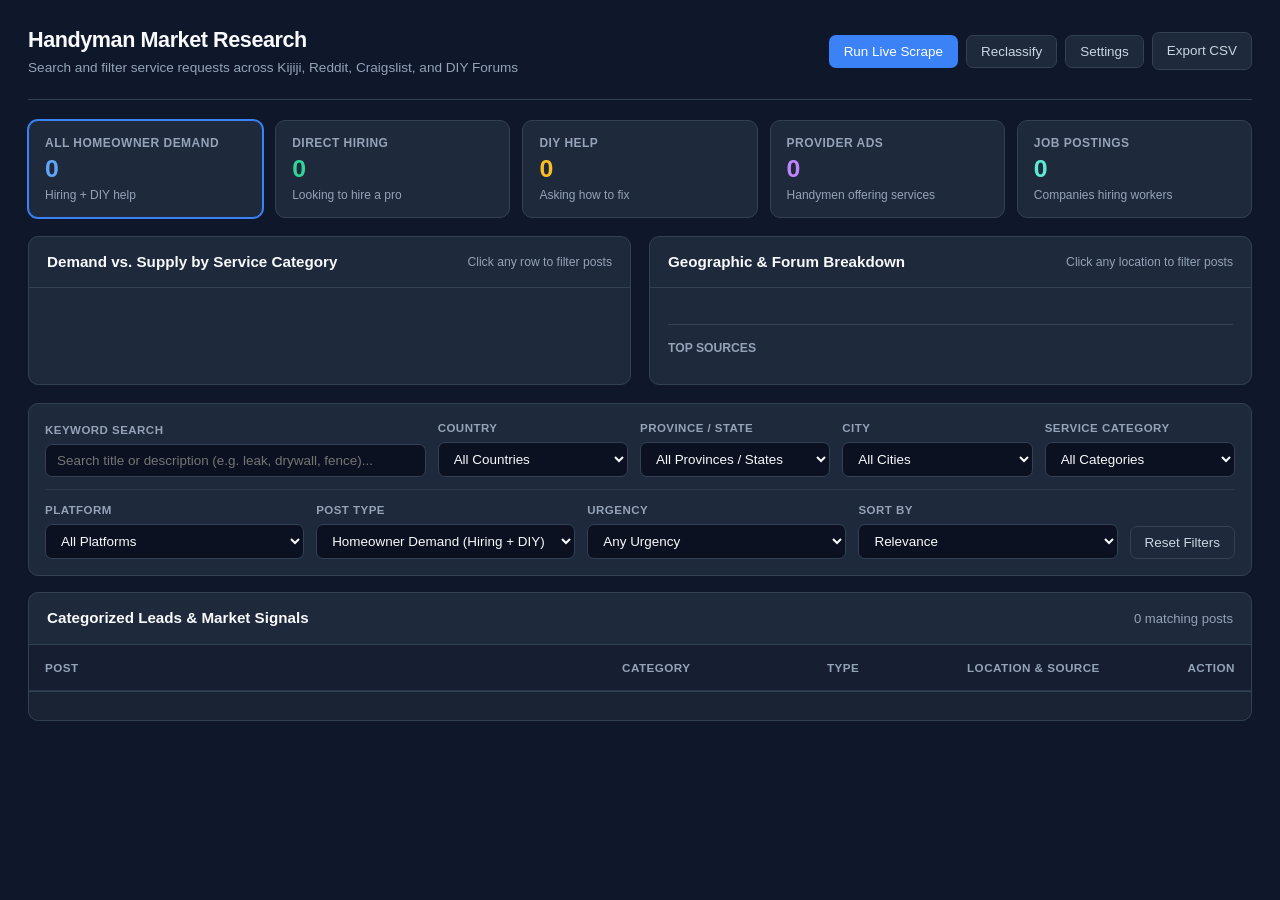
==== commit 443765a5: "Restore Category and Location Analytics section to main dashboard page" ====
--- a/static/index.html
+++ b/static/index.html
@@ -51,16 +51,31 @@
       </div>
     </div>
 
-    <!-- View Switcher Tabs -->
-    <div class="nav-row">
-      <div class="tabs">
-        <button class="tab-btn active" id="tab-leads" onclick="switchTab('leads')">Leads Explorer</button>
-        <button class="tab-btn" id="tab-analytics" onclick="switchTab('analytics')">Category & Location Breakdown</button>
-      </div>
-      <div id="results-count" style="font-size:0.84rem;color:var(--muted);font-weight:500;">0 matching posts</div>
-    </div>
-
-    <!-- VIEW 1: Leads Explorer (Default) -->
+    <!-- Category & Location Analytics Breakdown -->
+    <div class="grid-2" style="margin-bottom: 18px;">
+      <div class="card">
+        <div class="card-header">
+          <h2>Demand vs. Supply by Service Category</h2>
+          <span style="font-size:0.76rem;color:var(--muted)">Click any row to filter posts</span>
+        </div>
+        <div class="card-body" id="category-chart"></div>
+      </div>
+      <div class="card">
+        <div class="card-header">
+          <h2>Geographic & Forum Breakdown</h2>
+          <span style="font-size:0.76rem;color:var(--muted)">Click any location to filter posts</span>
+        </div>
+        <div class="card-body">
+          <div id="region-chart"></div>
+          <div style="margin-top:18px;padding-top:14px;border-top:1px solid var(--border)">
+            <div style="font-size:0.76rem;color:var(--muted);margin-bottom:8px;font-weight:600;text-transform:uppercase;">Top Sources</div>
+            <div id="top-channels-list"></div>
+          </div>
+        </div>
+      </div>
+    </div>
+
+    <!-- Leads Explorer -->
     <div id="view-leads">
       <!-- Labeled Filter Panel -->
       <div class="filter-panel">
@@ -145,6 +160,10 @@
 
       <!-- Clean Leads Table -->
       <div class="card">
+        <div class="card-header">
+          <h2>Categorized Leads & Market Signals</h2>
+          <div id="results-count" style="font-size:0.82rem;color:var(--muted);font-weight:500;">0 matching posts</div>
+        </div>
         <div class="table-wrap">
           <table>
             <thead>
@@ -162,32 +181,6 @@
         <div class="pagination-bar" id="pagination-bar"></div>
       </div>
     </div>
-
-    <!-- VIEW 2: Category & Location Analytics Breakdown -->
-    <div id="view-analytics" class="hidden">
-      <div class="grid-2">
-        <div class="card">
-          <div class="card-header">
-            <h2>Demand vs. Supply by Service Category</h2>
-            <span style="font-size:0.76rem;color:var(--muted)">Click any row to filter posts</span>
-          </div>
-          <div class="card-body" id="category-chart"></div>
-        </div>
-        <div class="card">
-          <div class="card-header">
-            <h2>Geographic & Forum Breakdown</h2>
-            <span style="font-size:0.76rem;color:var(--muted)">Click any location to filter posts</span>
-          </div>
-          <div class="card-body">
-            <div id="region-chart"></div>
-            <div style="margin-top:18px;padding-top:14px;border-top:1px solid var(--border)">
-              <div style="font-size:0.76rem;color:var(--muted);margin-bottom:8px;font-weight:600;text-transform:uppercase;">Top Sources</div>
-              <div id="top-channels-list"></div>
-            </div>
-          </div>
-        </div>
-      </div>
-    </div>
   </div>
 
   <!-- Settings Modal -->
@@ -231,6 +224,6 @@
     </div>
   </div>
 
-  <script src="/static/app.js?v=7"></script>
+  <script src="/static/app.js?v=8"></script>
 </body>
 </html>
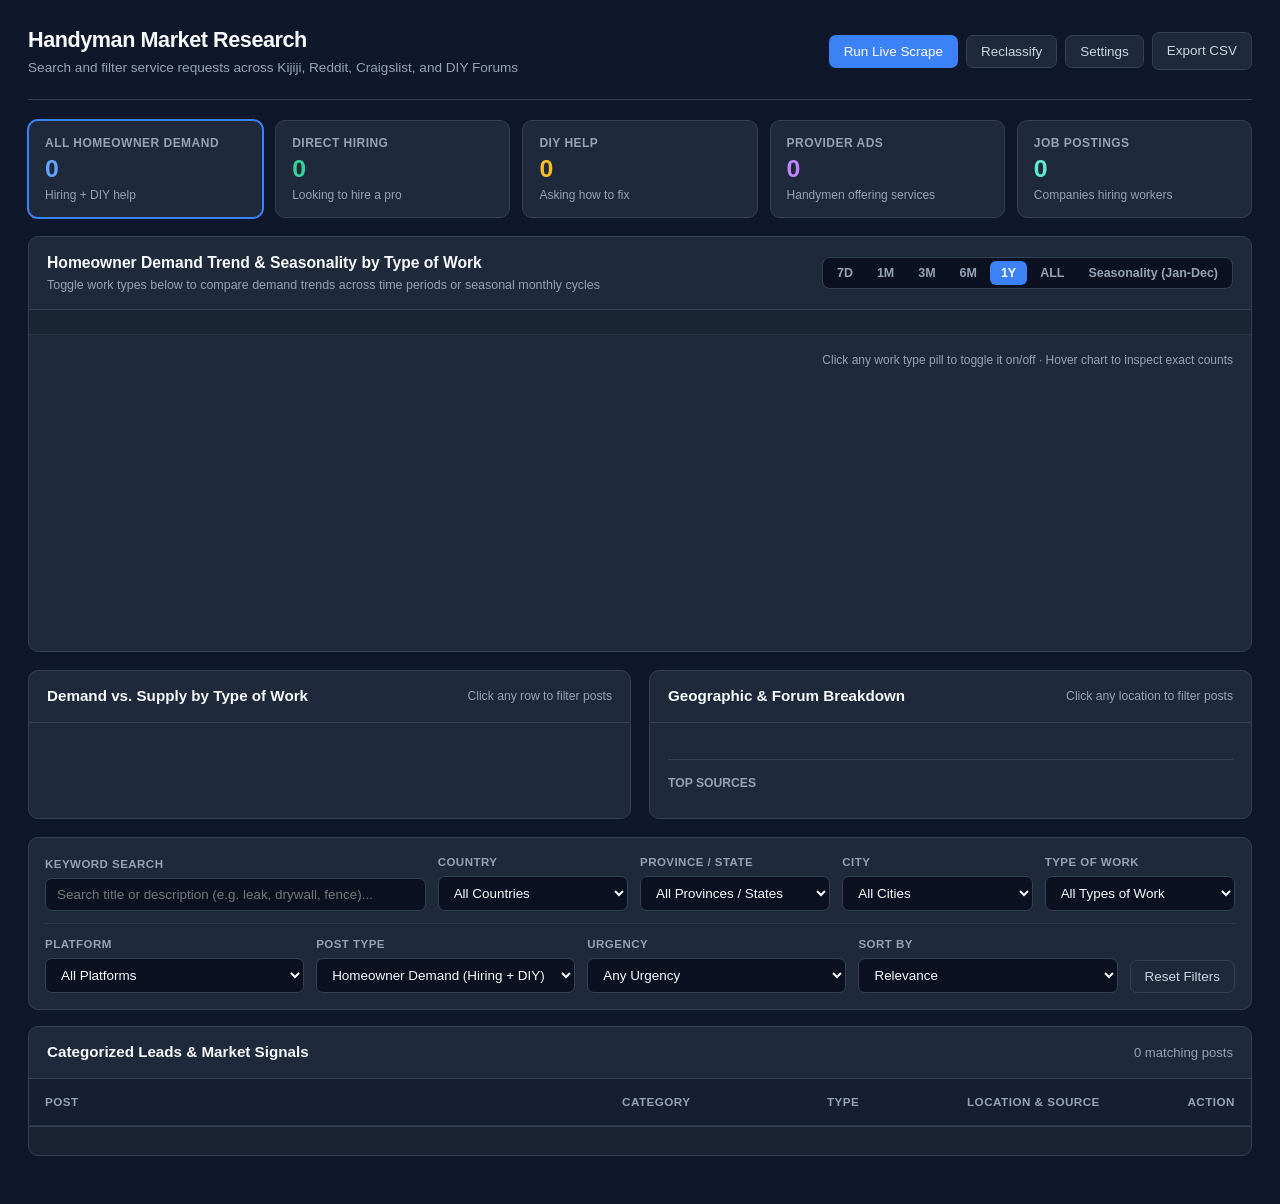
==== commit 68ee4241: "Improve work-type categorization and add stock-style demand trend and seasonality chart" ====
--- a/static/index.html
+++ b/static/index.html
@@ -4,7 +4,7 @@
   <meta charset="UTF-8" />
   <meta name="viewport" content="width=device-width, initial-scale=1.0" />
   <title>Handyman Market Research & Lead Explorer</title>
-  <link rel="stylesheet" href="/static/styles.css?v=7" />
+  <link rel="stylesheet" href="/static/styles.css?v=9" />
 </head>
 <body>
   <div class="container">
@@ -51,11 +51,39 @@
       </div>
     </div>
 
+    <!-- Stock-Market Style Demand Trend & Seasonality Chart -->
+    <div class="card" style="margin-bottom: 18px;">
+      <div class="trend-header">
+        <div class="trend-title-block">
+          <h2>Homeowner Demand Trend &amp; Seasonality by Type of Work</h2>
+          <p id="trend-subtitle">Toggle work types below to compare demand trends across time periods or seasonal monthly cycles</p>
+        </div>
+        <div class="period-tabs" id="trend-period-tabs">
+          <button class="period-btn" data-period="7D" onclick="setTrendPeriod('7D')">7D</button>
+          <button class="period-btn" data-period="1M" onclick="setTrendPeriod('1M')">1M</button>
+          <button class="period-btn" data-period="3M" onclick="setTrendPeriod('3M')">3M</button>
+          <button class="period-btn" data-period="6M" onclick="setTrendPeriod('6M')">6M</button>
+          <button class="period-btn active" data-period="1Y" onclick="setTrendPeriod('1Y')">1Y</button>
+          <button class="period-btn" data-period="ALL" onclick="setTrendPeriod('ALL')">ALL</button>
+          <button class="period-btn" data-period="SEASONALITY" onclick="setTrendPeriod('SEASONALITY')">Seasonality (Jan-Dec)</button>
+        </div>
+      </div>
+      <div class="work-type-pills" id="trend-work-pills"></div>
+      <div class="trend-chart-wrap" id="trend-chart-wrap">
+        <div class="trend-summary-strip">
+          <div id="trend-stats-summary"></div>
+          <div style="font-size:0.75rem;color:var(--muted);">Click any work type pill to toggle it on/off &middot; Hover chart to inspect exact counts</div>
+        </div>
+        <div id="trend-svg-container" style="width:100%;height:260px;"></div>
+        <div class="trend-tooltip" id="trend-tooltip"></div>
+      </div>
+    </div>
+
     <!-- Category & Location Analytics Breakdown -->
     <div class="grid-2" style="margin-bottom: 18px;">
       <div class="card">
         <div class="card-header">
-          <h2>Demand vs. Supply by Service Category</h2>
+          <h2>Demand vs. Supply by Type of Work</h2>
           <span style="font-size:0.76rem;color:var(--muted)">Click any row to filter posts</span>
         </div>
         <div class="card-body" id="category-chart"></div>
@@ -106,9 +134,9 @@
             </select>
           </div>
           <div class="field">
-            <label for="filter-category">Service Category</label>
-            <select id="filter-category" onchange="loadPosts()">
-              <option value="all">All Categories</option>
+            <label for="filter-category">Type of Work</label>
+            <select id="filter-category" onchange="onCategoryDropdownChange()">
+              <option value="all">All Types of Work</option>
             </select>
           </div>
         </div>
@@ -224,6 +252,6 @@
     </div>
   </div>
 
-  <script src="/static/app.js?v=8"></script>
+  <script src="/static/app.js?v=9"></script>
 </body>
 </html>
--- a/static/styles.css
+++ b/static/styles.css
@@ -427,3 +427,137 @@
   gap: 8px;
   font-size: 0.82rem;
 }
+
+/* Stock-Market Style Demand Trend & Seasonality Chart */
+.trend-header {
+  display: flex;
+  justify-content: space-between;
+  align-items: center;
+  flex-wrap: wrap;
+  gap: 12px;
+  padding: 14px 18px;
+  border-bottom: 1px solid var(--border);
+}
+.trend-title-block h2 {
+  font-size: 0.98rem;
+  font-weight: 600;
+}
+.trend-title-block p {
+  font-size: 0.78rem;
+  color: var(--muted);
+  margin-top: 2px;
+}
+.period-tabs {
+  display: inline-flex;
+  background: var(--surface-subtle);
+  border: 1px solid var(--border);
+  border-radius: 8px;
+  padding: 3px;
+  gap: 2px;
+  flex-wrap: wrap;
+}
+.period-btn {
+  background: transparent;
+  color: var(--muted);
+  border: none;
+  padding: 5px 11px;
+  border-radius: 6px;
+  font-size: 0.78rem;
+  font-weight: 600;
+  cursor: pointer;
+}
+.period-btn:hover {
+  color: var(--text);
+  background: rgba(255, 255, 255, 0.04);
+}
+.period-btn.active {
+  background: var(--primary);
+  color: #fff;
+}
+.work-type-pills {
+  display: flex;
+  flex-wrap: wrap;
+  gap: 7px;
+  padding: 12px 18px;
+  border-bottom: 1px solid rgba(51, 65, 85, 0.55);
+  background: rgba(15, 23, 42, 0.3);
+}
+.work-pill {
+  display: inline-flex;
+  align-items: center;
+  gap: 7px;
+  padding: 5px 11px;
+  border-radius: 999px;
+  font-size: 0.77rem;
+  font-weight: 500;
+  background: var(--surface-subtle);
+  border: 1px solid var(--border);
+  color: var(--muted);
+  cursor: pointer;
+  user-select: none;
+  transition: all 0.14s ease;
+}
+.work-pill:hover {
+  border-color: #64748b;
+  color: var(--text);
+}
+.work-pill.active {
+  color: #f8fafc;
+  background: rgba(59, 130, 246, 0.12);
+}
+.work-pill-dot {
+  width: 8px;
+  height: 8px;
+  border-radius: 50%;
+  flex-shrink: 0;
+}
+.work-pill-count {
+  font-size: 0.71rem;
+  font-weight: 600;
+  padding: 1px 6px;
+  border-radius: 999px;
+  background: rgba(255, 255, 255, 0.07);
+  color: var(--text-secondary);
+}
+.trend-chart-wrap {
+  position: relative;
+  padding: 16px 18px 12px;
+}
+.trend-summary-strip {
+  display: flex;
+  justify-content: space-between;
+  align-items: center;
+  flex-wrap: wrap;
+  gap: 12px;
+  margin-bottom: 10px;
+  font-size: 0.81rem;
+  color: var(--muted);
+}
+.trend-tooltip {
+  position: absolute;
+  pointer-events: none;
+  background: rgba(15, 23, 42, 0.96);
+  border: 1px solid #475569;
+  border-radius: 8px;
+  padding: 10px 12px;
+  font-size: 0.78rem;
+  color: var(--text);
+  box-shadow: 0 8px 24px rgba(0, 0, 0, 0.45);
+  z-index: 20;
+  min-width: 190px;
+  display: none;
+}
+.trend-tooltip-title {
+  font-weight: 700;
+  font-size: 0.82rem;
+  margin-bottom: 6px;
+  padding-bottom: 5px;
+  border-bottom: 1px solid rgba(255, 255, 255, 0.1);
+}
+.trend-tooltip-row {
+  display: flex;
+  justify-content: space-between;
+  align-items: center;
+  gap: 12px;
+  margin-top: 4px;
+}
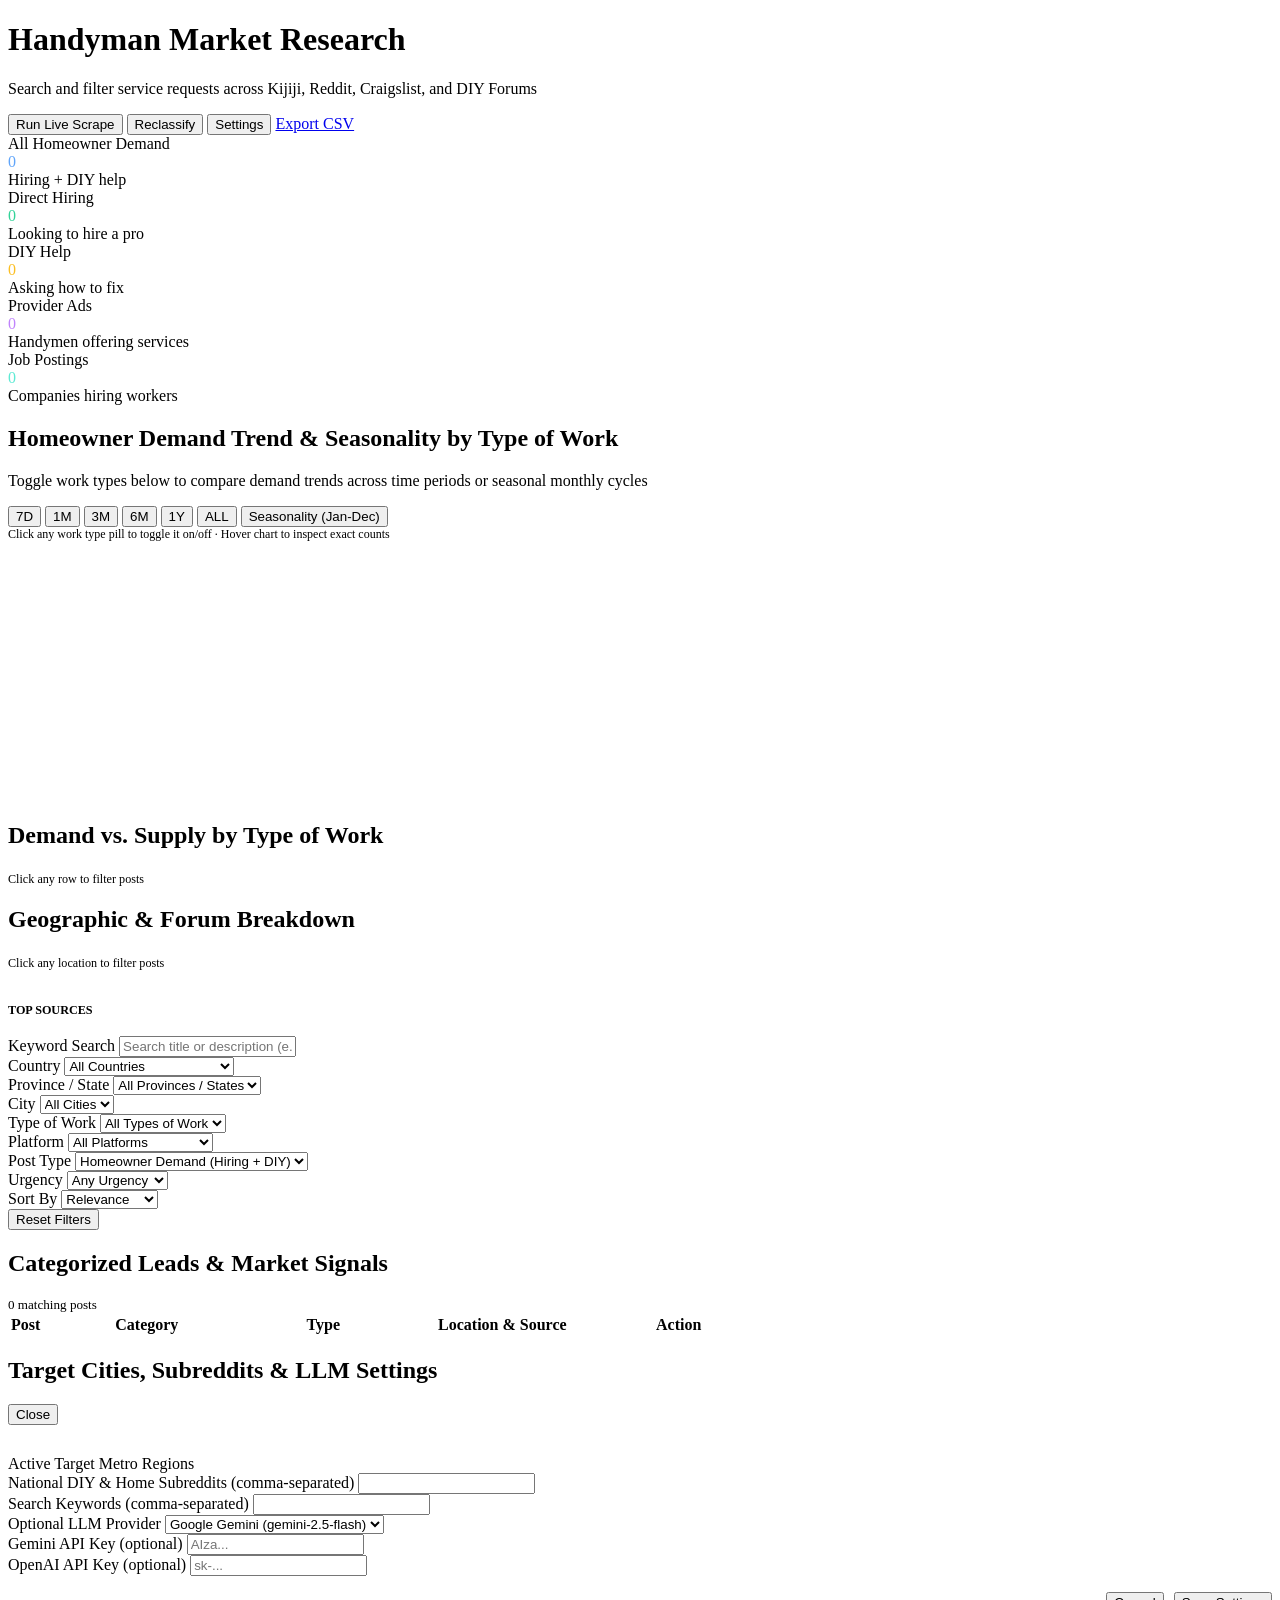
==== commit b8daddad: "Build full app and database snapshot into GitHub repository and GitHub Pages" ====
--- a/static/index.html
+++ b/static/index.html
@@ -4,7 +4,7 @@
   <meta charset="UTF-8" />
   <meta name="viewport" content="width=device-width, initial-scale=1.0" />
   <title>Handyman Market Research & Lead Explorer</title>
-  <link rel="stylesheet" href="/static/styles.css?v=9" />
+  <link rel="stylesheet" href="./static/styles.css?v=10" />
 </head>
 <body>
   <div class="container">
@@ -252,6 +252,6 @@
     </div>
   </div>
 
-  <script src="/static/app.js?v=9"></script>
+  <script src="./static/app.js?v=10"></script>
 </body>
 </html>
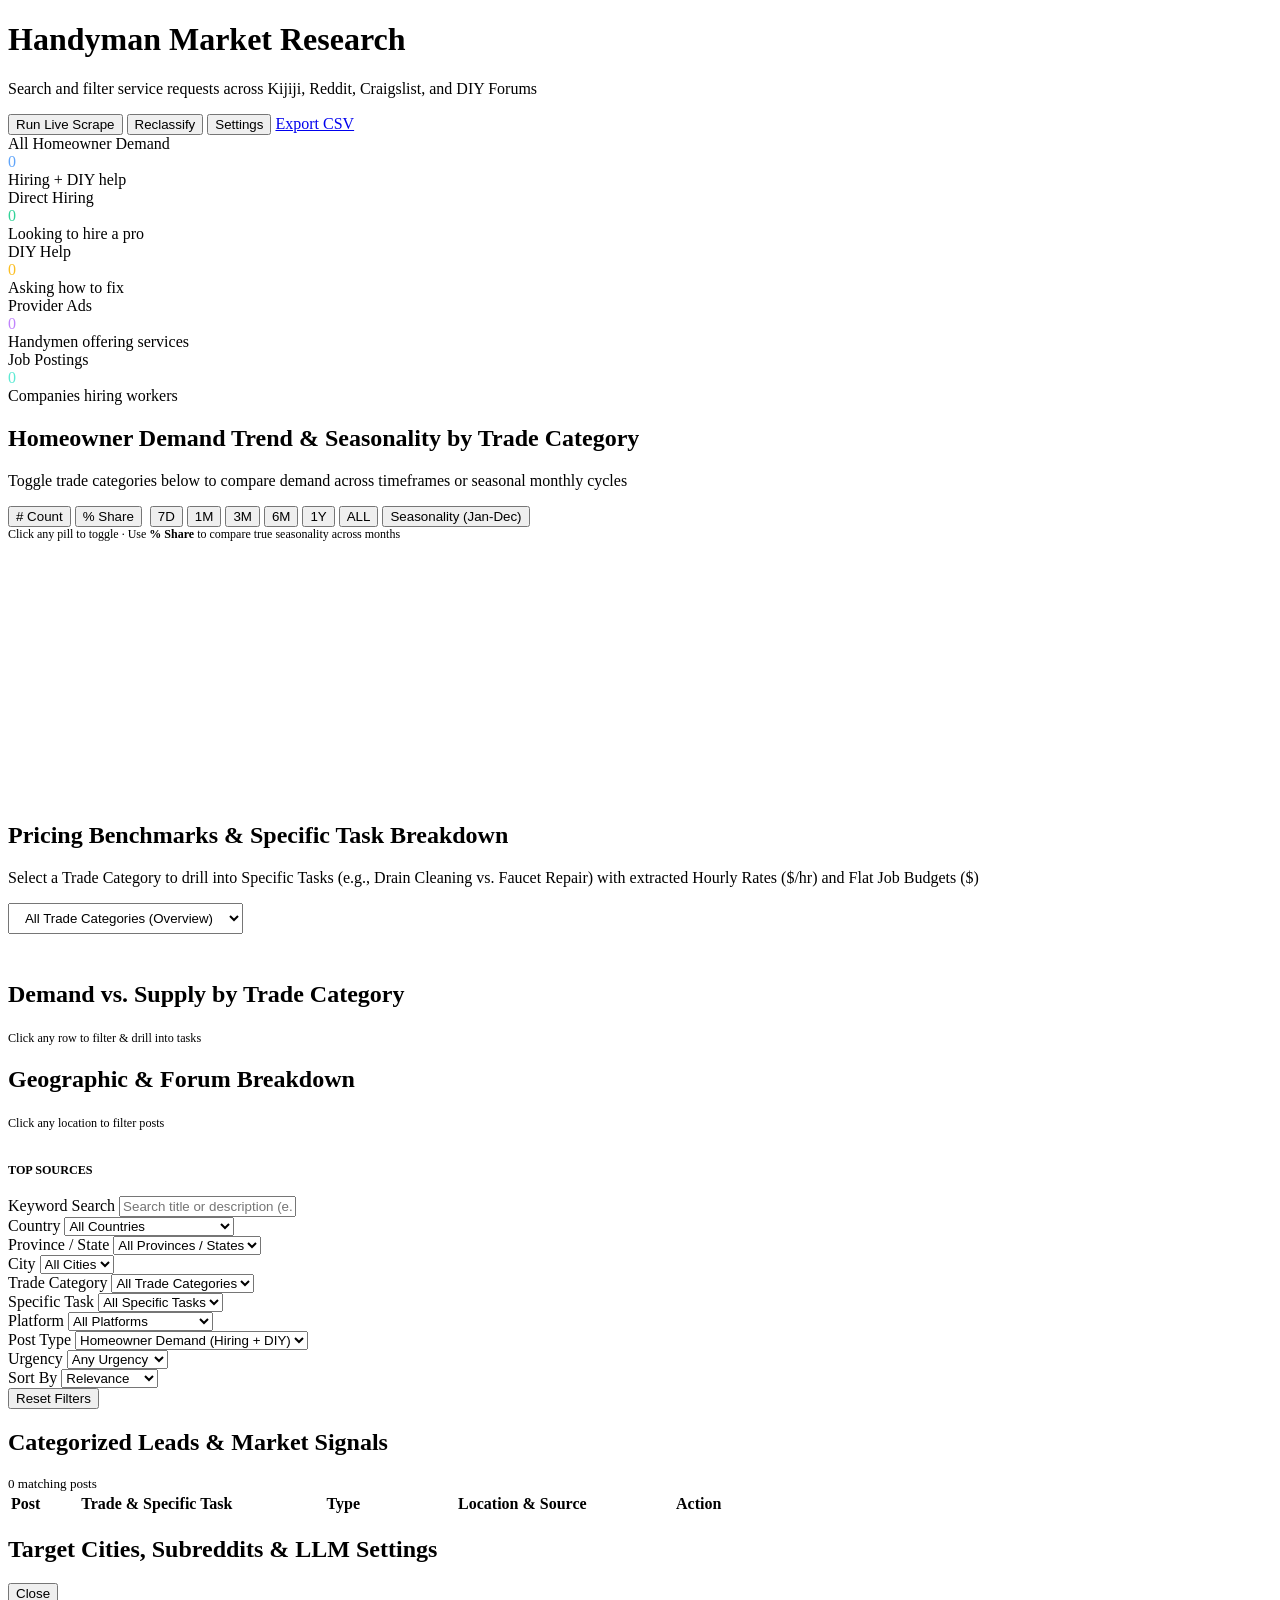
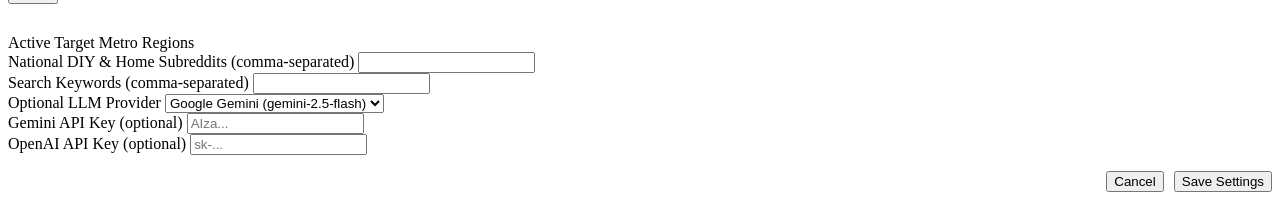
==== commit d1b8d1fc: "Add Trade Category -> Specific Task hierarchy, pricing benchmarks, % Share seasonality toggle, and d" ====
--- a/static/index.html
+++ b/static/index.html
@@ -4,7 +4,7 @@
   <meta charset="UTF-8" />
   <meta name="viewport" content="width=device-width, initial-scale=1.0" />
   <title>Handyman Market Research & Lead Explorer</title>
-  <link rel="stylesheet" href="./static/styles.css?v=10" />
+  <link rel="stylesheet" href="./static/styles.css?v=12" />
 </head>
 <body>
   <div class="container">
@@ -55,36 +55,58 @@
     <div class="card" style="margin-bottom: 18px;">
       <div class="trend-header">
         <div class="trend-title-block">
-          <h2>Homeowner Demand Trend &amp; Seasonality by Type of Work</h2>
-          <p id="trend-subtitle">Toggle work types below to compare demand trends across time periods or seasonal monthly cycles</p>
-        </div>
-        <div class="period-tabs" id="trend-period-tabs">
-          <button class="period-btn" data-period="7D" onclick="setTrendPeriod('7D')">7D</button>
-          <button class="period-btn" data-period="1M" onclick="setTrendPeriod('1M')">1M</button>
-          <button class="period-btn" data-period="3M" onclick="setTrendPeriod('3M')">3M</button>
-          <button class="period-btn" data-period="6M" onclick="setTrendPeriod('6M')">6M</button>
-          <button class="period-btn active" data-period="1Y" onclick="setTrendPeriod('1Y')">1Y</button>
-          <button class="period-btn" data-period="ALL" onclick="setTrendPeriod('ALL')">ALL</button>
-          <button class="period-btn" data-period="SEASONALITY" onclick="setTrendPeriod('SEASONALITY')">Seasonality (Jan-Dec)</button>
+          <h2>Homeowner Demand Trend &amp; Seasonality by Trade Category</h2>
+          <p id="trend-subtitle">Toggle trade categories below to compare demand across timeframes or seasonal monthly cycles</p>
+        </div>
+        <div style="display:flex;gap:8px;align-items:center;flex-wrap:wrap;">
+          <div class="period-tabs" id="trend-mode-tabs" title="Switch between raw post count and % share of monthly demand">
+            <button class="period-btn active" data-mode="count" onclick="setTrendMode('count')"># Count</button>
+            <button class="period-btn" data-mode="share" onclick="setTrendMode('share')">% Share</button>
+          </div>
+          <div class="period-tabs" id="trend-period-tabs">
+            <button class="period-btn" data-period="7D" onclick="setTrendPeriod('7D')">7D</button>
+            <button class="period-btn" data-period="1M" onclick="setTrendPeriod('1M')">1M</button>
+            <button class="period-btn" data-period="3M" onclick="setTrendPeriod('3M')">3M</button>
+            <button class="period-btn" data-period="6M" onclick="setTrendPeriod('6M')">6M</button>
+            <button class="period-btn active" data-period="1Y" onclick="setTrendPeriod('1Y')">1Y</button>
+            <button class="period-btn" data-period="ALL" onclick="setTrendPeriod('ALL')">ALL</button>
+            <button class="period-btn" data-period="SEASONALITY" onclick="setTrendPeriod('SEASONALITY')">Seasonality (Jan-Dec)</button>
+          </div>
         </div>
       </div>
       <div class="work-type-pills" id="trend-work-pills"></div>
       <div class="trend-chart-wrap" id="trend-chart-wrap">
         <div class="trend-summary-strip">
           <div id="trend-stats-summary"></div>
-          <div style="font-size:0.75rem;color:var(--muted);">Click any work type pill to toggle it on/off &middot; Hover chart to inspect exact counts</div>
+          <div style="font-size:0.75rem;color:var(--muted);">Click any pill to toggle &middot; Use <strong>% Share</strong> to compare true seasonality across months</div>
         </div>
         <div id="trend-svg-container" style="width:100%;height:260px;"></div>
         <div class="trend-tooltip" id="trend-tooltip"></div>
       </div>
+    </div>
+
+    <!-- Pricing & Specific Task Breakdown (2-Level Hierarchy: Trade Category -> Specific Task) -->
+    <div class="card" style="margin-bottom: 18px;">
+      <div class="trend-header">
+        <div class="trend-title-block">
+          <h2>Pricing Benchmarks &amp; Specific Task Breakdown</h2>
+          <p>Select a Trade Category to drill into Specific Tasks (e.g., Drain Cleaning vs. Faucet Repair) with extracted Hourly Rates ($/hr) and Flat Job Budgets ($)</p>
+        </div>
+        <div style="display:flex;gap:8px;align-items:center;">
+          <select id="pricing-trade-select" class="page-size-select" style="padding:6px 12px;font-size:0.83rem;" onchange="onPricingTradeSelect(this.value)">
+            <option value="all">All Trade Categories (Overview)</option>
+          </select>
+        </div>
+      </div>
+      <div class="card-body" id="pricing-task-chart" style="padding:14px 18px;"></div>
     </div>
 
     <!-- Category & Location Analytics Breakdown -->
     <div class="grid-2" style="margin-bottom: 18px;">
       <div class="card">
         <div class="card-header">
-          <h2>Demand vs. Supply by Type of Work</h2>
-          <span style="font-size:0.76rem;color:var(--muted)">Click any row to filter posts</span>
+          <h2>Demand vs. Supply by Trade Category</h2>
+          <span style="font-size:0.76rem;color:var(--muted)">Click any row to filter &amp; drill into tasks</span>
         </div>
         <div class="card-body" id="category-chart"></div>
       </div>
@@ -134,9 +156,15 @@
             </select>
           </div>
           <div class="field">
-            <label for="filter-category">Type of Work</label>
+            <label for="filter-category">Trade Category</label>
             <select id="filter-category" onchange="onCategoryDropdownChange()">
-              <option value="all">All Types of Work</option>
+              <option value="all">All Trade Categories</option>
+            </select>
+          </div>
+          <div class="field">
+            <label for="filter-sub-service">Specific Task</label>
+            <select id="filter-sub-service" onchange="loadPosts()">
+              <option value="all">All Specific Tasks</option>
             </select>
           </div>
         </div>
@@ -197,9 +225,9 @@
             <thead>
               <tr>
                 <th>Post</th>
-                <th style="width:205px;">Category</th>
+                <th style="width:225px;">Trade &amp; Specific Task</th>
                 <th style="width:140px;">Type</th>
-                <th style="width:210px;">Location & Source</th>
+                <th style="width:210px;">Location &amp; Source</th>
                 <th style="width:90px;text-align:right;">Action</th>
               </tr>
             </thead>
@@ -252,6 +280,6 @@
     </div>
   </div>
 
-  <script src="./static/app.js?v=10"></script>
+  <script src="./static/app.js?v=12"></script>
 </body>
 </html>
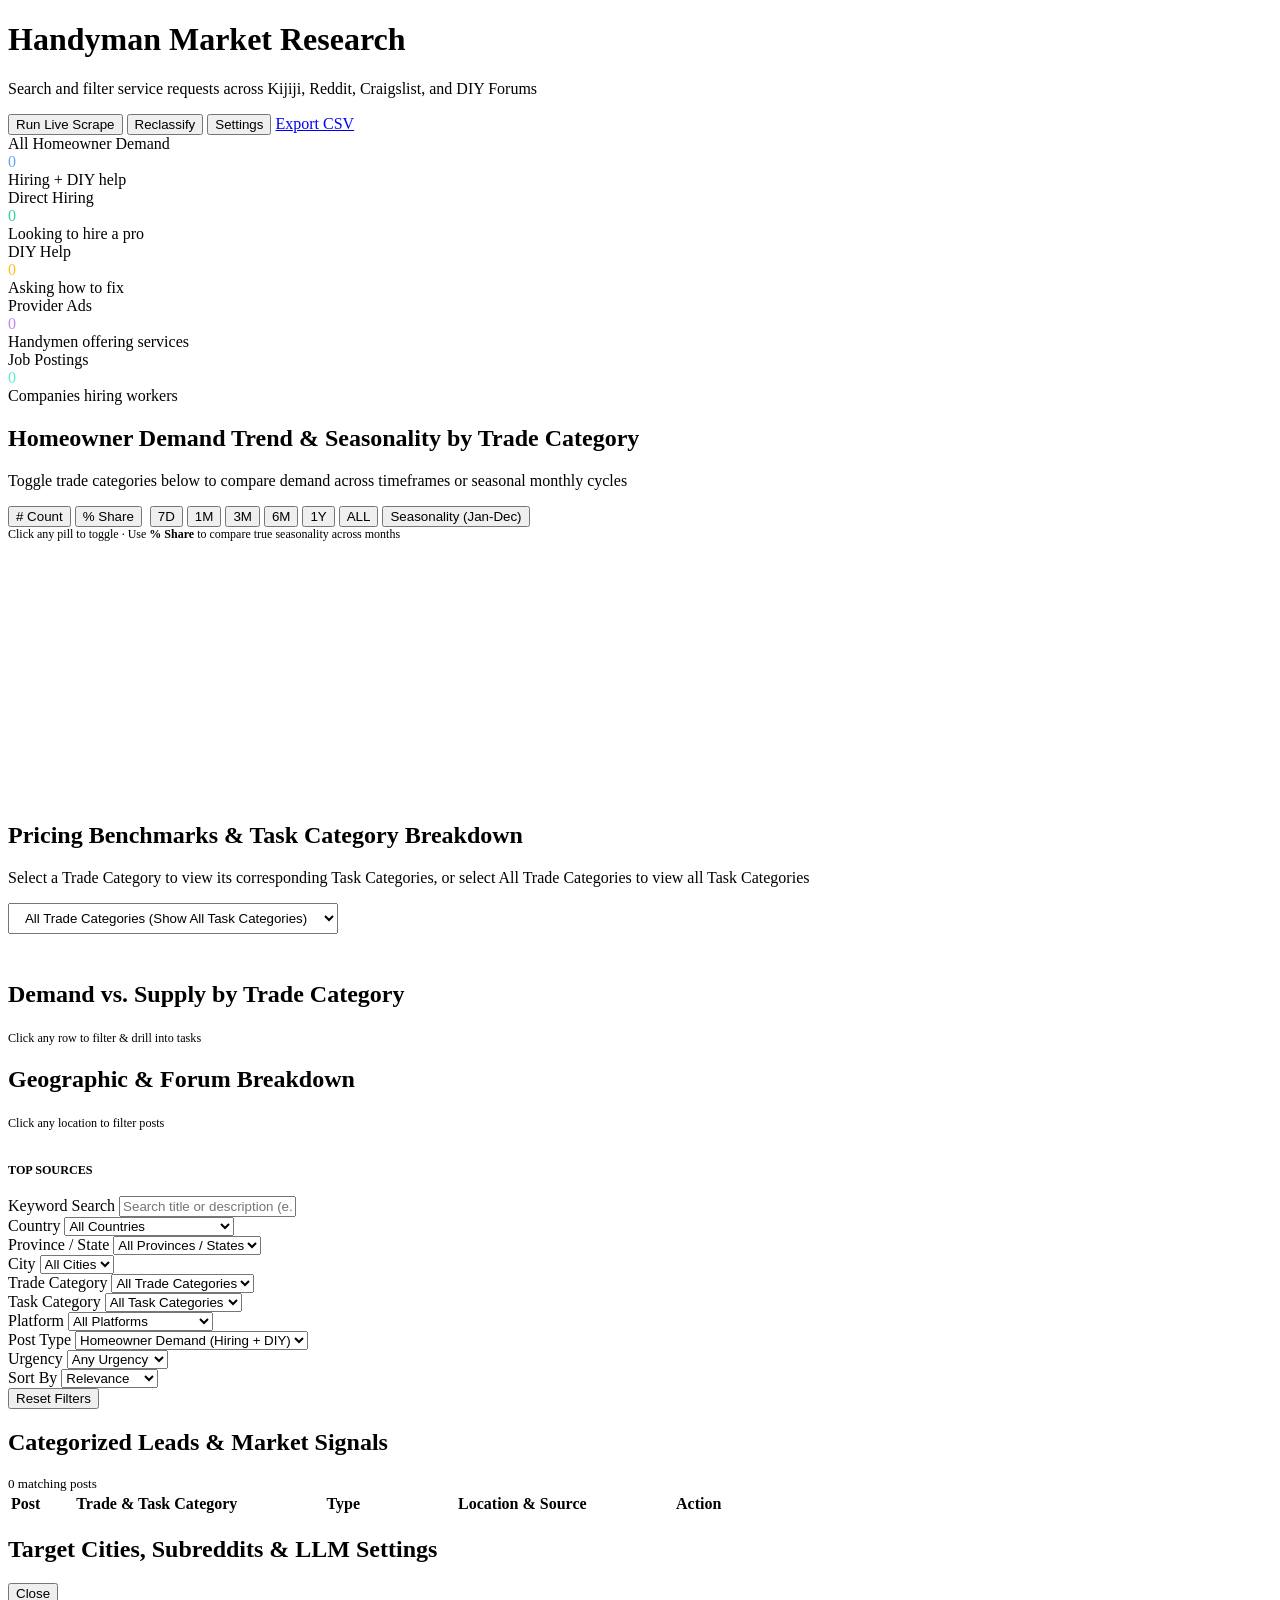
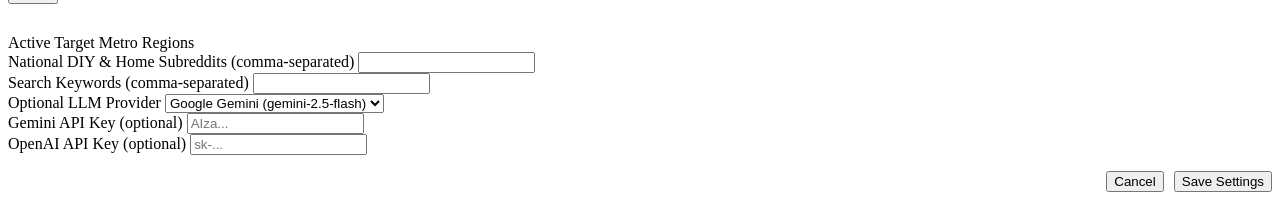
==== commit 39907a34: "Rename Specific Task to Task Category and show all or trade-filtered task categories" ====
--- a/static/index.html
+++ b/static/index.html
@@ -85,16 +85,16 @@
       </div>
     </div>
 
-    <!-- Pricing & Specific Task Breakdown (2-Level Hierarchy: Trade Category -> Specific Task) -->
+    <!-- Pricing & Task Category Breakdown (2-Level Hierarchy: Trade Category -> Task Category) -->
     <div class="card" style="margin-bottom: 18px;">
       <div class="trend-header">
         <div class="trend-title-block">
-          <h2>Pricing Benchmarks &amp; Specific Task Breakdown</h2>
-          <p>Select a Trade Category to drill into Specific Tasks (e.g., Drain Cleaning vs. Faucet Repair) with extracted Hourly Rates ($/hr) and Flat Job Budgets ($)</p>
+          <h2>Pricing Benchmarks &amp; Task Category Breakdown</h2>
+          <p>Select a Trade Category to view its corresponding Task Categories, or select All Trade Categories to view all Task Categories</p>
         </div>
         <div style="display:flex;gap:8px;align-items:center;">
           <select id="pricing-trade-select" class="page-size-select" style="padding:6px 12px;font-size:0.83rem;" onchange="onPricingTradeSelect(this.value)">
-            <option value="all">All Trade Categories (Overview)</option>
+            <option value="all">All Trade Categories (Show All Task Categories)</option>
           </select>
         </div>
       </div>
@@ -162,9 +162,9 @@
             </select>
           </div>
           <div class="field">
-            <label for="filter-sub-service">Specific Task</label>
+            <label for="filter-sub-service">Task Category</label>
             <select id="filter-sub-service" onchange="loadPosts()">
-              <option value="all">All Specific Tasks</option>
+              <option value="all">All Task Categories</option>
             </select>
           </div>
         </div>
@@ -225,7 +225,7 @@
             <thead>
               <tr>
                 <th>Post</th>
-                <th style="width:225px;">Trade &amp; Specific Task</th>
+                <th style="width:225px;">Trade &amp; Task Category</th>
                 <th style="width:140px;">Type</th>
                 <th style="width:210px;">Location &amp; Source</th>
                 <th style="width:90px;text-align:right;">Action</th>
@@ -280,6 +280,6 @@
     </div>
   </div>
 
-  <script src="./static/app.js?v=12"></script>
+  <script src="./static/app.js?v=13"></script>
 </body>
 </html>
